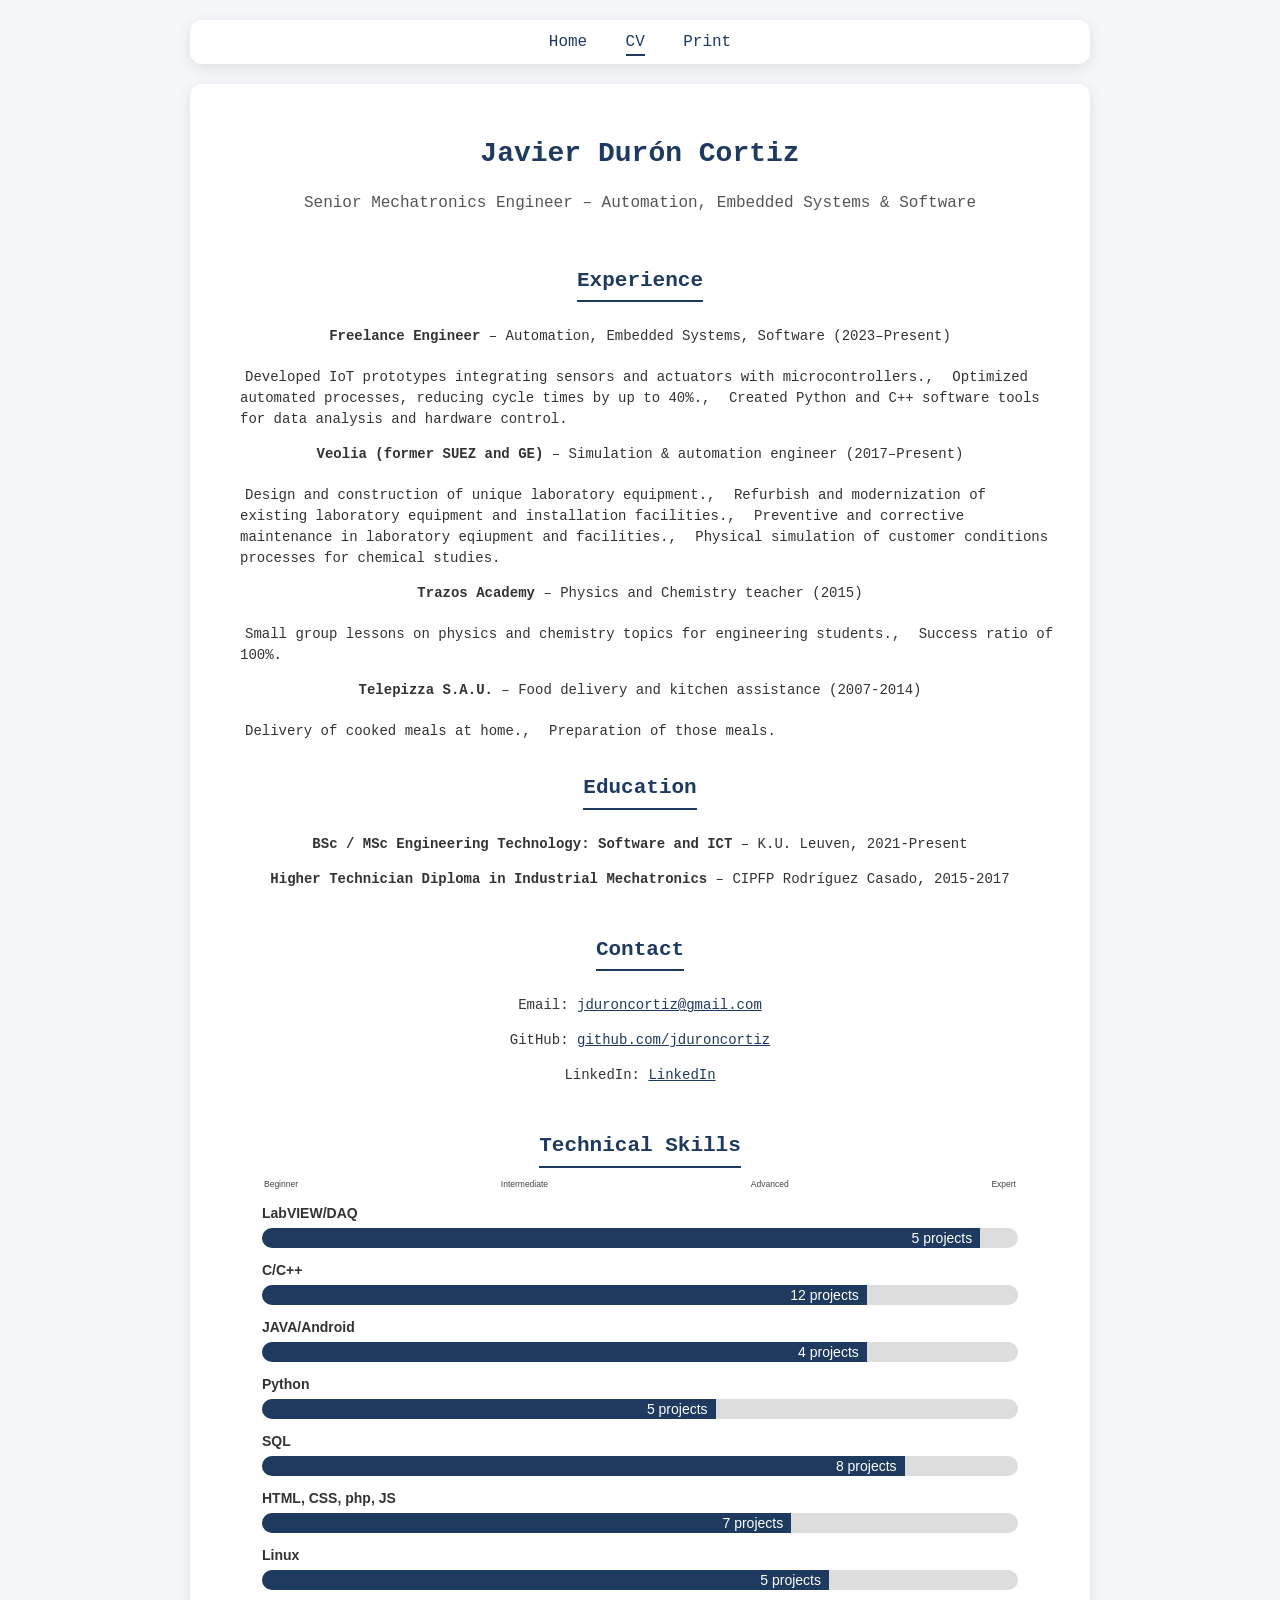
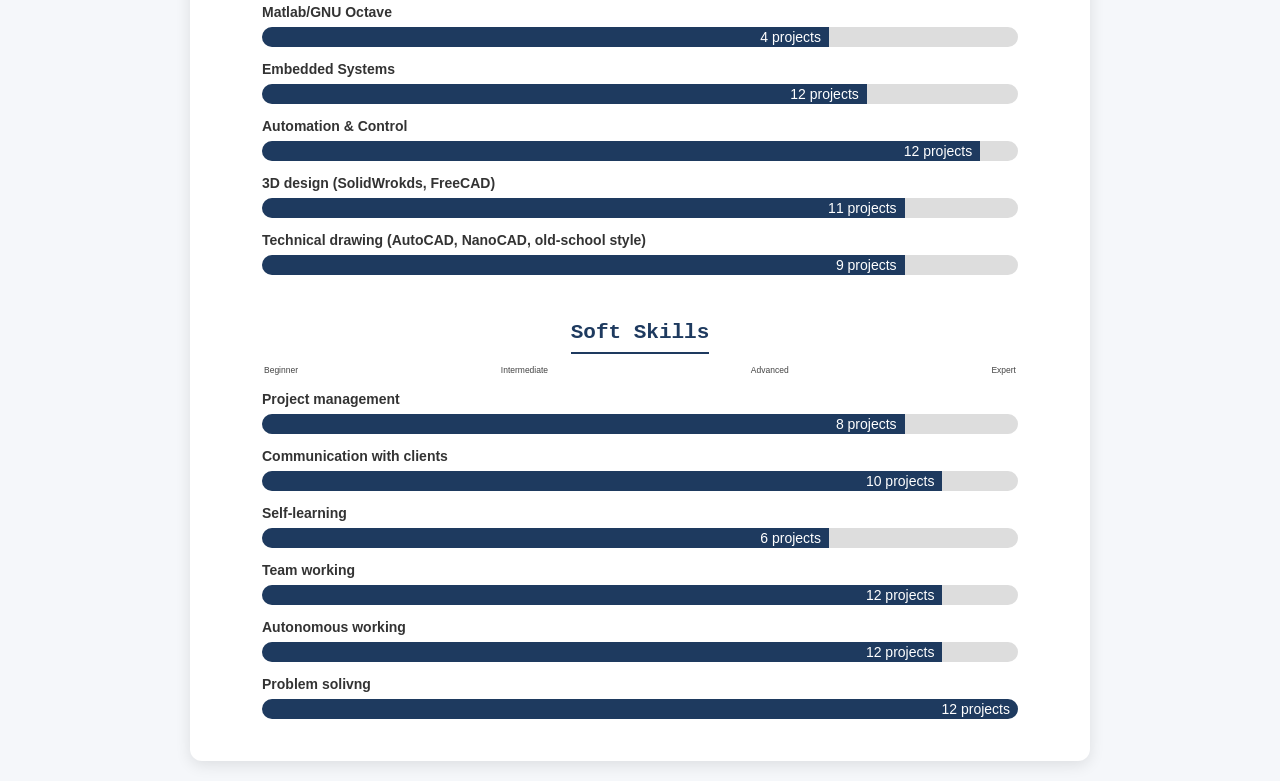
==== cv.html @ 4b70f3c6 "Update cv.html" ====
<!doctype html>
<html lang="en">
<head>
  <meta charset="utf-8">
  <meta name="viewport" content="width=device-width, initial-scale=1">
  <title>CV – Javier Durón Cortiz</title>
  <link rel="stylesheet" href="style.css">
</head>
<body>
  <!-- Navigation -->
  <div class="nav-container">
    <div class="nav-inner">
      <a href="index.html">Home</a>
      <a href="cv.html" class="active">CV</a>
      <a href="#" onclick="window.print()">Print</a>
    </div>
  </div>

  <!-- CV Content -->
  <div class="container cv-container">
    <h1>Javier Durón Cortiz</h1>
    <p class="subtitle">Senior Mechatronics Engineer – Automation, Embedded Systems & Software</p>

        <!-- Experience -->
    <h2>Experience</h2>
    <p><strong>Freelance Engineer</strong> – Automation, Embedded Systems, Software (2023–Present)</p>
    <ul>
      <li>Developed IoT prototypes integrating sensors and actuators with microcontrollers.</li>
      <li>Optimized automated processes, reducing cycle times by up to 40%.</li>
      <li>Created Python and C++ software tools for data analysis and hardware control.</li>
    </ul>

    <p><strong>Veolia (former SUEZ and GE)</strong> – Simulation & automation engineer (2017–Present)</p>
    <ul>
      <li>Design and construction of unique laboratory equipment.</li>
      <li>Refurbish and modernization of existing laboratory equipment and installation facilities.</li>
      <li>Preventive and corrective maintenance in laboratory eqiupment and facilities.</li>
      <li>Physical simulation of customer conditions processes for chemical studies.</li>
    </ul>

    <p><strong>Trazos Academy</strong> – Physics and Chemistry teacher (2015)</p>
    <ul>
      <li>Small group lessons on physics and chemistry topics for engineering students.</li>
      <li>Success ratio of 100%.</li>
    </ul>

    <p><strong>Telepizza S.A.U.</strong> – Food delivery and kitchen assistance (2007-2014)</p>
    <ul>
      <li>Delivery of cooked meals at home.</li>
      <li>Preparation of those meals.</li>
    </ul>

    <!-- Education -->
    <h2>Education</h2>
    <p><strong>BSc / MSc Engineering Technology: Software and ICT</strong> – K.U. Leuven, 2021-Present</p>

    <p><strong>Higher Technician Diploma in Industrial Mechatronics</strong> – CIPFP Rodríguez Casado, 2015-2017</p>


    <!-- Contact -->
    <h2>Contact</h2>
    <div class="contact">
      <p>Email: <a href="mailto:jduroncortiz@gmail.com">jduroncortiz@gmail.com</a></p>
      <p>GitHub: <a href="https://github.com/jduroncortiz">github.com/jduroncortiz</a></p>
      <p>LinkedIn: <a href="https://www.linkedin.com/in/javierduron/">LinkedIn</a></p>
    </div>

    <!-- Technical Skills Section -->
    <h2>Technical Skills</h2>
    
    <div class="skills">
      <div class="scale">
        <span>Beginner</span>
        <span>Intermediate</span>
        <span>Advanced</span>
        <span>Expert</span>
      </div>

      <div class="skill">
        <div class="skill-name">LabVIEW/DAQ</div>
        <div class="progress-container">
          <div class="progress-bar" style="--progress:95%;">5 projects</div>
        </div>
      </div>
      
      <div class="skill">
        <div class="skill-name">C/C++</div>
        <div class="progress-container">
          <div class="progress-bar" style="--progress:80%;">12 projects</div>
        </div>
      </div>

      <div class="skill">
        <div class="skill-name">JAVA/Android</div>
        <div class="progress-container">
          <div class="progress-bar" style="--progress:80%;">4 projects</div>
        </div>
      </div>
  
      <div class="skill">
        <div class="skill-name">Python</div>
        <div class="progress-container">
          <div class="progress-bar" style="--progress:60%;">5 projects</div>
        </div>
      </div>

      <div class="skill">
        <div class="skill-name">SQL</div>
        <div class="progress-container">
          <div class="progress-bar" style="--progress:85%;">8 projects</div>
        </div>
      </div>

      <div class="skill">
        <div class="skill-name">HTML, CSS, php, JS</div>
        <div class="progress-container">
          <div class="progress-bar" style="--progress:70%;">7 projects</div>
        </div>
      </div>

      <div class="skill">
        <div class="skill-name">Linux</div>
        <div class="progress-container">
          <div class="progress-bar" style="--progress:75%;">5 projects</div>
        </div>
      </div>

      <div class="skill">
        <div class="skill-name">Matlab/GNU Octave</div>
        <div class="progress-container">
          <div class="progress-bar" style="--progress:75%;">4 projects</div>
        </div>
      </div>
  
      <div class="skill">
        <div class="skill-name">Embedded Systems</div>
        <div class="progress-container">
          <div class="progress-bar" style="--progress:80%;">12 projects</div>
        </div>
      </div>
  
      <div class="skill">
        <div class="skill-name">Automation & Control</div>
        <div class="progress-container">
          <div class="progress-bar" style="--progress:95%;">12 projects</div>
        </div>
      </div>

      <div class="skill">
        <div class="skill-name">3D design (SolidWrokds, FreeCAD)</div>
        <div class="progress-container">
          <div class="progress-bar" style="--progress:85%;">11 projects</div>
        </div>
      </div>

      <div class="skill">
        <div class="skill-name">Technical drawing (AutoCAD, NanoCAD, old-school style)</div>
        <div class="progress-container">
          <div class="progress-bar" style="--progress:85%;">9 projects</div>
        </div>
      </div>
    
    </div>


     <!-- Soft Skills Section -->
    <h2>Soft Skills</h2>
    
    <div class="skills">
      <div class="scale">
        <span>Beginner</span>
        <span>Intermediate</span>
        <span>Advanced</span>
        <span>Expert</span>
      </div>
      
      <div class="skill">
        <div class="skill-name">Project management</div>
        <div class="progress-container">
          <div class="progress-bar" style="--progress:85%;">8 projects</div>
        </div>
      </div>
  
      <div class="skill">
        <div class="skill-name">Communication with clients</div>
        <div class="progress-container">
          <div class="progress-bar" style="--progress:90%;">10 projects</div>
        </div>
      </div>
  
      <div class="skill">
        <div class="skill-name">Self-learning</div>
        <div class="progress-container">
          <div class="progress-bar" style="--progress:75%;">6 projects</div>
        </div>
      </div>

      <div class="skill">
        <div class="skill-name">Team working</div>
        <div class="progress-container">
          <div class="progress-bar" style="--progress:90%;">12 projects</div>
        </div>
      </div>

      <div class="skill">
        <div class="skill-name">Autonomous working</div>
        <div class="progress-container">
          <div class="progress-bar" style="--progress:90%;">12 projects</div>
        </div>
      </div>
  
      <div class="skill">
        <div class="skill-name">Problem solivng</div>
        <div class="progress-container">
          <div class="progress-bar" style="--progress:100%;">12 projects</div>
        </div>
      </div>
  </div>      

</div>


  <!-- Smooth transition script -->
  <script>
    document.addEventListener("DOMContentLoaded", () => {
      document.body.classList.add("fade-in");

      document.querySelectorAll("a[href]").forEach(link => {
        if (
          link.getAttribute("href").startsWith("http") ||
          link.getAttribute("href").startsWith("mailto") ||
          link.getAttribute("onclick")
        ) return;

        link.addEventListener("click", e => {
          e.preventDefault();
          const url = link.getAttribute("href");
          document.body.classList.remove("fade-in");
          document.body.classList.add("fade-out");
          setTimeout(() => { window.location = url; }, 300);
        });
      });
    });
  </script>
</body>
</html>
---- style.css ----
/* ====== Global Styles ====== */
* {
  box-sizing: border-box;
}

html {
  font-size: 62.5%;
}

body {
  font-family: "Inconsolata", monospace;
  font-size: 1.4rem;
  line-height: 1.5;
  padding: 20px;
  margin: 0;
  background: #f5f7fa;
  color: #333;
  opacity: 0;
  transition: opacity 0.3s ease;
}
body.fade-in {
  opacity: 1;
}
body.fade-out {
  opacity: 0;
}

/* ====== Navigation ====== */
.nav-container {
  display: flex;
  justify-content: center;
  margin-bottom: 20px;
}
.nav-inner {
  background: #fff;
  border-radius: 12px;
  box-shadow: 0 4px 15px rgba(0,0,0,0.1);
  padding: 10px 20px;
  max-width: 900px;      
  width: 100%;           
  text-align: center;   
  margin: 0 auto; 
}
.nav-inner a {
  color: #1e3a5f;
  text-decoration: none;
  margin: 0 15px;
  font-size: 1.6rem;
}
.nav-inner a:hover {
  text-decoration: underline;
}
.nav-inner a.active {
  /*font-weight: bold;
  border-bottom: 2px solid #1e3a5f;*/
  position: relative;
}

/**/
.nav-inner a.active::after {
  content: "";
  position: absolute;
  left: 0;
  bottom: -5px;
  width: 100%;
  height: 2px;
  background: #1e3a5f;
  animation: underlineIn 0.3s ease forwards;
}

@keyframes underlineIn {
  from { width: 0; }
  to { width: 100%; }
}
/**/

/* ====== Container ====== */
.container {
  max-width: 900px;
  background: white;
  padding: 30px;
  margin: 0 auto;
  border-radius: 12px;
  box-shadow: 0 4px 15px rgba(0,0,0,0.1);
  text-align: center;
  animation: fadeIn 0.8s ease;
}

@keyframes fadeIn {
  from { opacity: 0; transform: translateY(20px); }
  to { opacity: 1; transform: translateY(0); }
}

/* ====== Homepage Specific ====== */
.container ul {
  margin: 20px 0 0;
  padding: 0;
}
.container ul li {
  list-style-type: none;
  display: inline;
  margin: 0 5px;
}
.container ul li:after {
  content: ", ";
}
.container ul li:last-child:after {
  content: "";
}

/* ====== CV Sections ====== */
h1 {
  color: #1e3a5f;
  margin-bottom: 5px;
}
p.subtitle {
  font-size: 16px;
  color: #555;
  margin-bottom: 20px;
}
h2 {
  color: #1e3a5f;
  margin-top: 30px;
  margin-bottom: 10px;
  border-bottom: 2px solid #1e3a5f;
  display: inline-block;
  padding-bottom: 4px;
}

/* Skills */
.skills {
  width: 90%;
  margin: auto;
  font-family: Arial, sans-serif;
}

.skills h3 {
  text-align: center;
  margin-bottom: 5px;
  border-bottom: 1px solid #1e3a5f;
  display: inline-block;
  padding-bottom: 3px;
}
.scale {
  display: flex;
  justify-content: space-between;
  font-size: 0.85rem;
  color: #444;
  margin-bottom: 10px;
  padding: 0 2px;
}
.skill {
  margin: 12px 0;
  text-align: left;
}
.skill-name {
  font-weight: bold;
  margin-bottom: 4px;
}
.progress-container {
  background: #ddd;
  border-radius: 20px;
  height: 20px;
  overflow: hidden;
}
.progress-bar {
  height: 100%;
  background: #1e3a5f;
  color: #fff;
  text-align: right;
  padding-right: 8px;
  line-height: 20px;
  width: var(--progress); /* Always show full width even on print */
  animation: loadBar 2s forwards;
}

@keyframes loadBar {
  from { width: 0; }
  to { width: var(--progress); }
}

/* Lists in CV */
.cv-container ul {
  padding-left: 20px;
  text-align: left;
}

/* Contact links */
.contact a {
  color: #1e3a5f;
}
.contact a:hover {
  text-decoration: underline;
}

/* ====== Responsive ====== */
@media (max-width: 768px) {
  .container,
  .nav-inner {
    padding: 15px;
    margin: 20px auto;
    max-width: 100%;
  }
  h1 {
    font-size: 22px;
  }
  h2 {
    font-size: 18px;
  }
}
@media (max-width: 480px) {
  .nav-inner a {
    margin: 0 8px;
    font-size: 1.3rem;
  }
  .container,
  .nav-inner {
    padding: 15px;
    margin: 10px auto;
  }
  h1 {
    font-size: 20px;
  }
  p.subtitle {
    font-size: 14px;
  }
}

/* ====== Print Styles ====== */
@media print {
  .nav-container { display: none; }
  body {
    background: #fff;
    padding: 0;
  }
  .container {
    box-shadow: none;
    border-radius: 0;
    margin: 0;
    width: 100%;
  }
  .progress-container {
    border: 1px solid #1e3a5f;       
    background: transparent !important;
    height: 20px;
    border-radius: 20px;
    overflow: hidden;
  }
  .progress-bar {
    animation: none !important;
    width: var(--progress) !important;
    background: #1e3a5f !important;
    color: #fff !important;
    display: flex;
    align-items: center;
    justify-content: flex-end;
    padding-right: 8px;
    -webkit-print-color-adjust: exact;
    print-color-adjust: exact;
  }
}
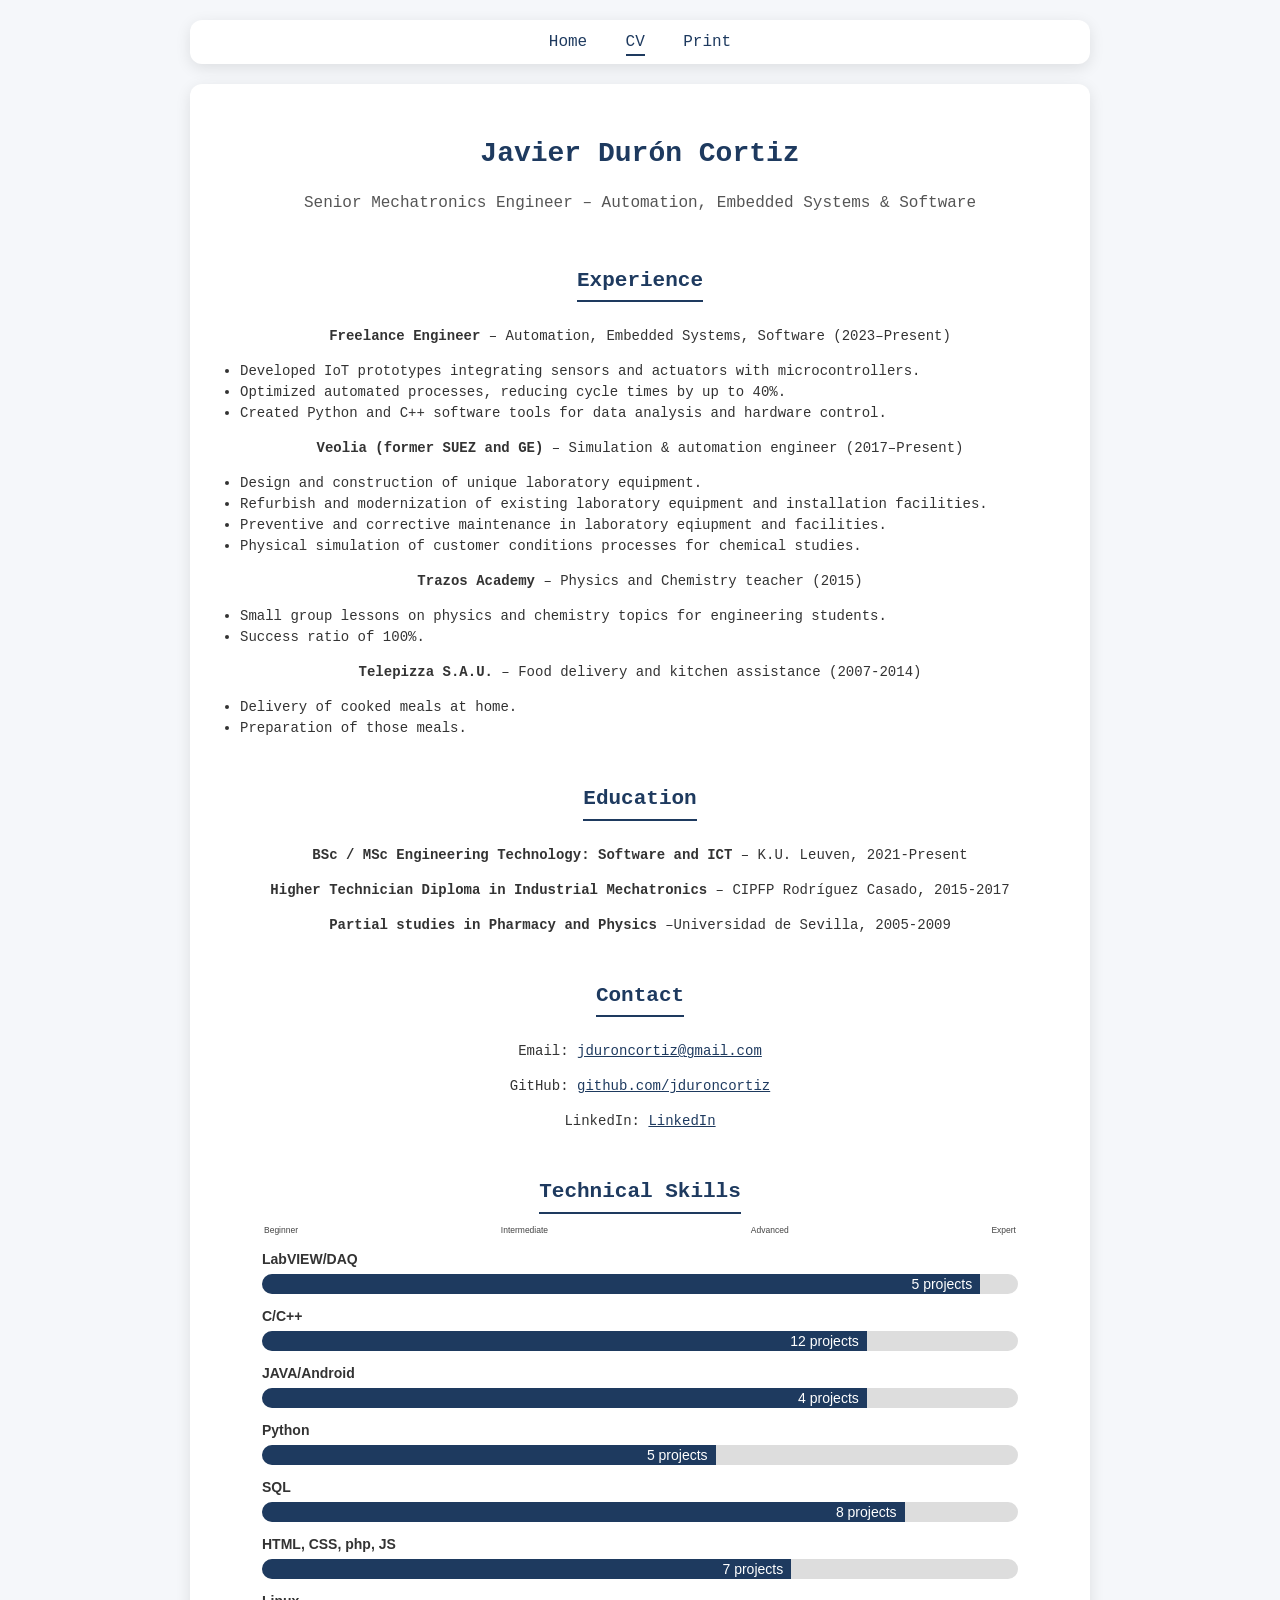
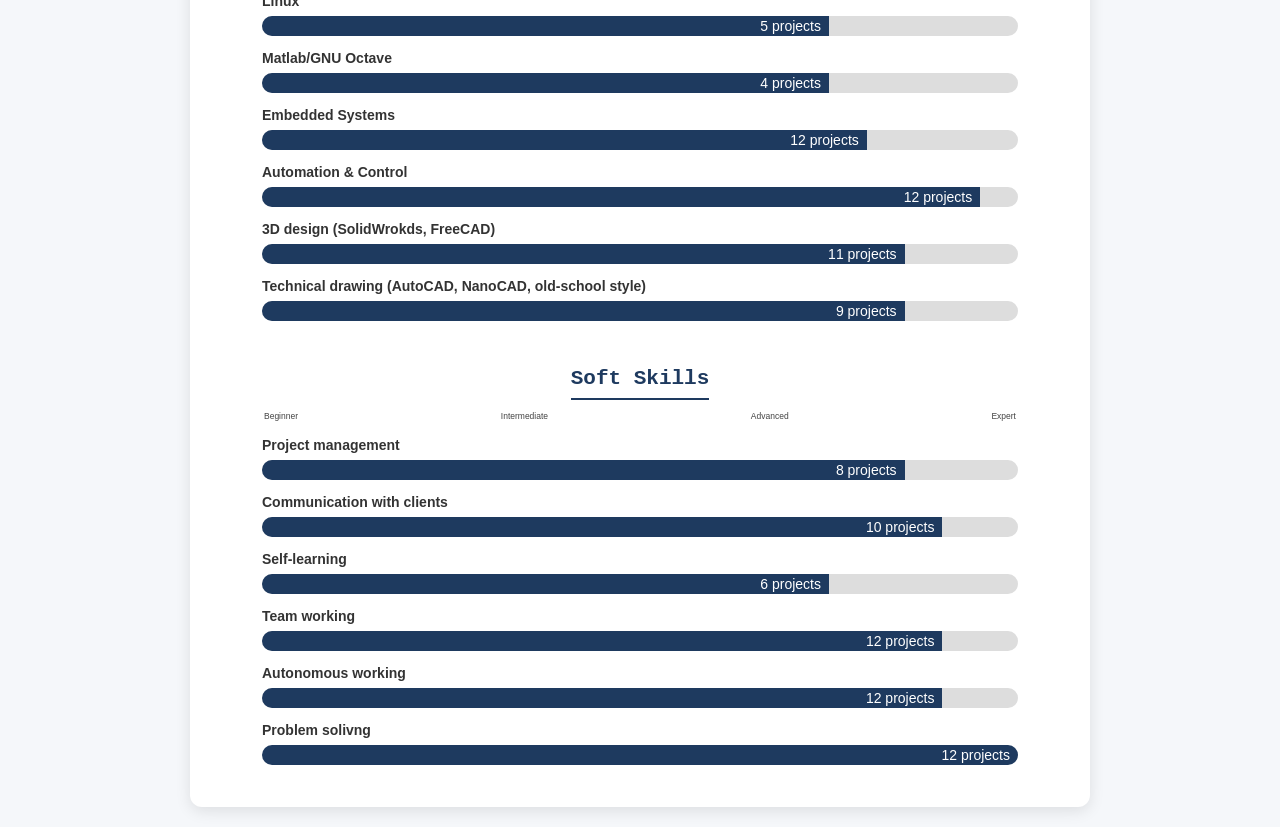
==== commit 51d78dba: "Update cv.html" ====
--- a/cv.html
+++ b/cv.html
@@ -56,6 +56,9 @@
 
     <p><strong>Higher Technician Diploma in Industrial Mechatronics</strong> – CIPFP Rodríguez Casado, 2015-2017</p>
 
+    <p><strong>Partial studies in Pharmacy and Physics</strong> –Universidad de Sevilla, 2005-2009</p>
+
+
 
     <!-- Contact -->
     <h2>Contact</h2>
--- a/style.css
+++ b/style.css
@@ -92,19 +92,20 @@
 }
 
 /* ====== Homepage Specific ====== */
-.container ul {
+.homepage-links{
   margin: 20px 0 0;
   padding: 0;
-}
-.container ul li {
+  text-align: center;
+}
+.homepage-links li {
   list-style-type: none;
   display: inline;
   margin: 0 5px;
 }
-.container ul li:after {
+.homepage-links li:after {
   content: ", ";
 }
-.container ul li:last-child:after {
+.homepage-links li:last-child:after {
   content: "";
 }
 
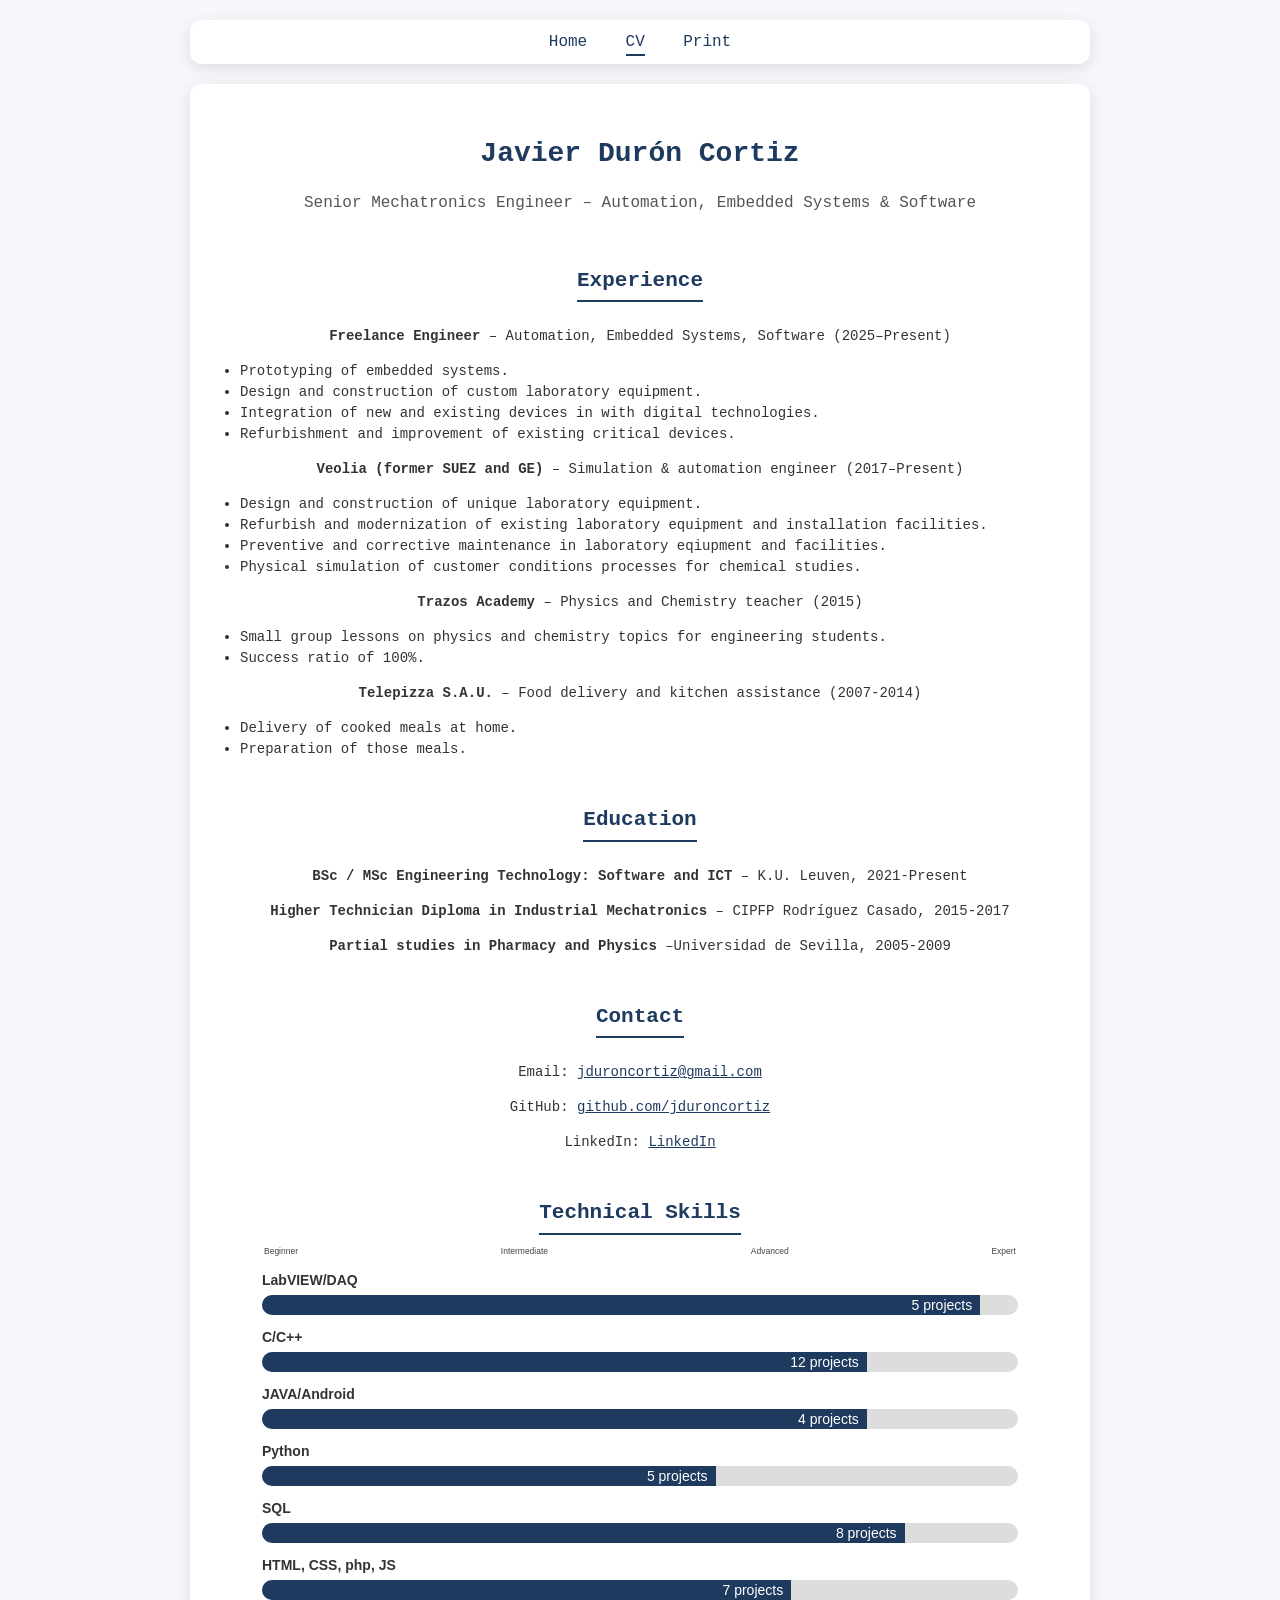
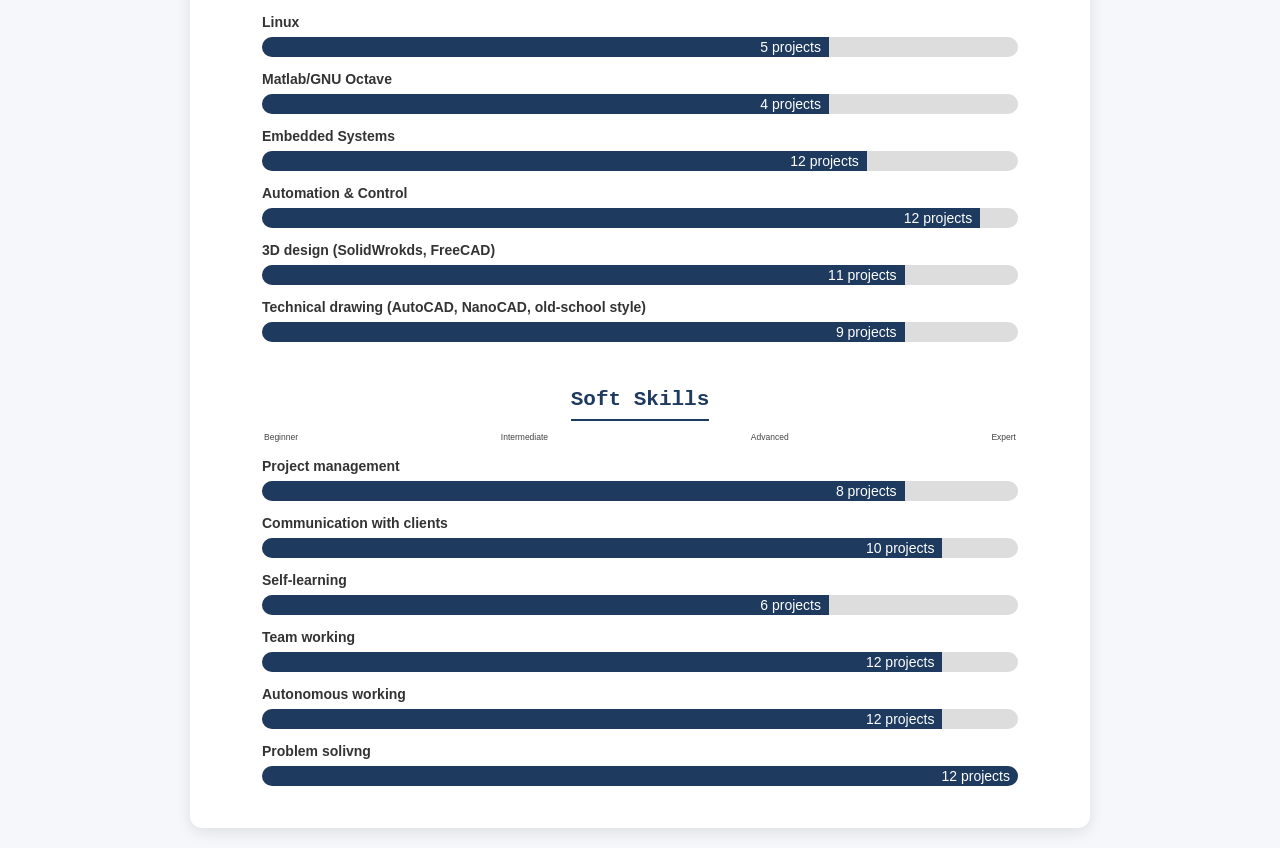
==== commit 81a801f9: "Update cv.html" ====
--- a/cv.html
+++ b/cv.html
@@ -23,11 +23,12 @@
 
         <!-- Experience -->
     <h2>Experience</h2>
-    <p><strong>Freelance Engineer</strong> – Automation, Embedded Systems, Software (2023–Present)</p>
-    <ul>
-      <li>Developed IoT prototypes integrating sensors and actuators with microcontrollers.</li>
-      <li>Optimized automated processes, reducing cycle times by up to 40%.</li>
-      <li>Created Python and C++ software tools for data analysis and hardware control.</li>
+    <p><strong>Freelance Engineer</strong> – Automation, Embedded Systems, Software (2025–Present)</p>
+    <ul>
+      <li>Prototyping of embedded systems.</li>
+      <li>Design and construction of custom laboratory equipment.</li>
+      <li>Integration of new and existing devices in with digital technologies.</li>
+      <li>Refurbishment and improvement of existing critical devices.</li>
     </ul>
 
     <p><strong>Veolia (former SUEZ and GE)</strong> – Simulation & automation engineer (2017–Present)</p>
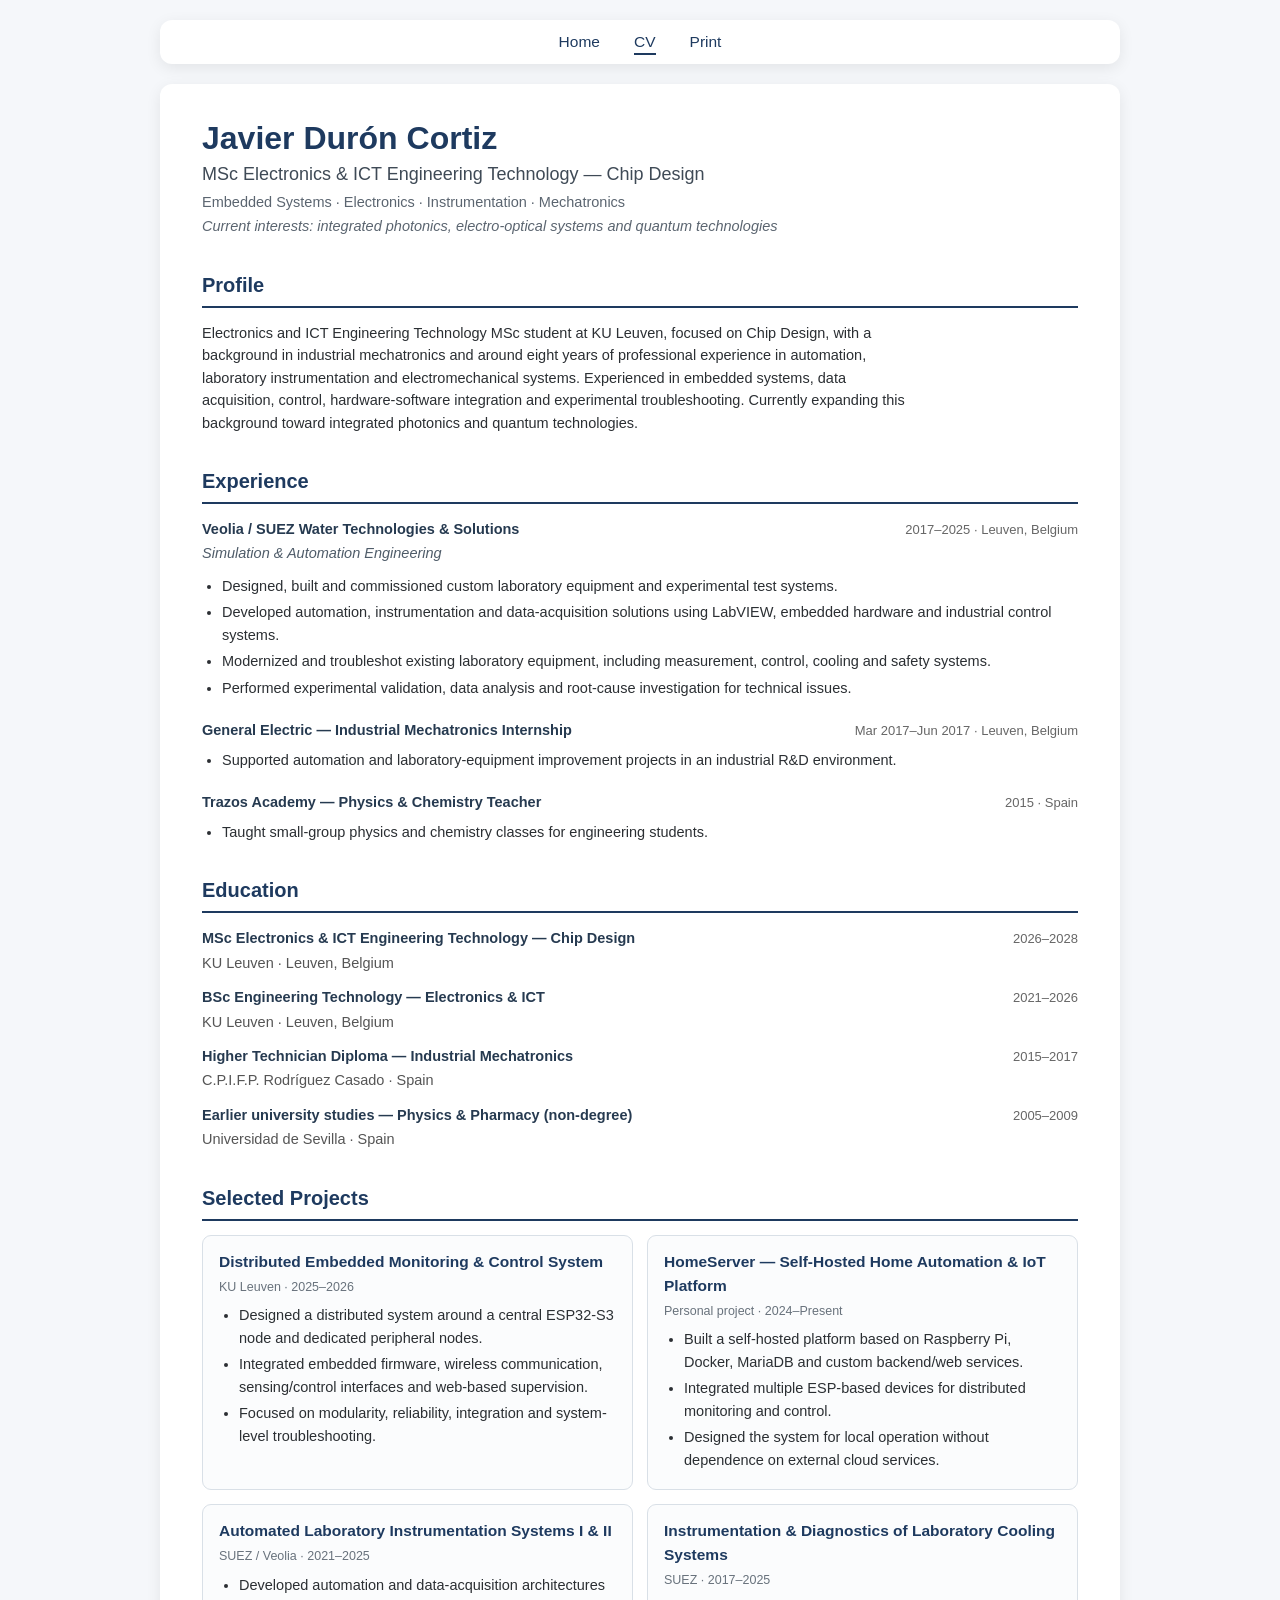
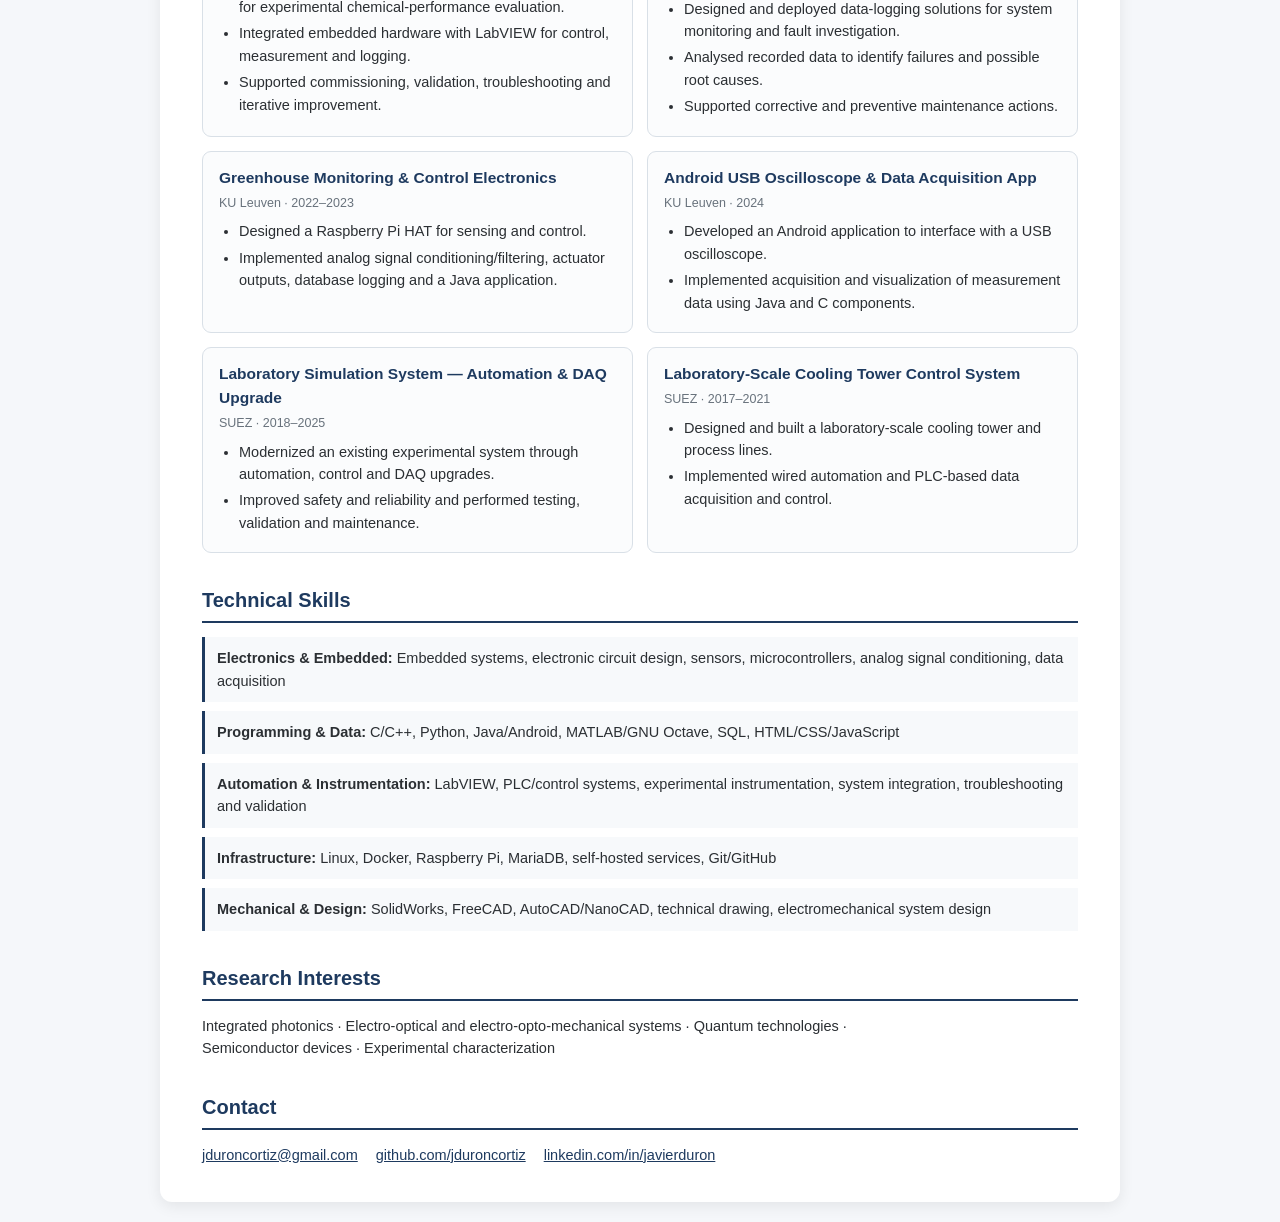
==== commit 840a0c4f: "Update" ====
--- a/cv.html
+++ b/cv.html
@@ -3,11 +3,12 @@
 <head>
   <meta charset="utf-8">
   <meta name="viewport" content="width=device-width, initial-scale=1">
+  <meta name="author" content="Javier Durón Cortiz">
+  <meta name="description" content="CV of Javier Durón Cortiz — MSc Electronics & ICT Engineering Technology student at KU Leuven, focused on chip design, embedded systems, instrumentation and mechatronics.">
   <title>CV – Javier Durón Cortiz</title>
   <link rel="stylesheet" href="style.css">
 </head>
 <body>
-  <!-- Navigation -->
   <div class="nav-container">
     <div class="nav-inner">
       <a href="index.html">Home</a>
@@ -16,226 +17,212 @@
     </div>
   </div>
 
-  <!-- CV Content -->
-  <div class="container cv-container">
-    <h1>Javier Durón Cortiz</h1>
-    <p class="subtitle">Senior Mechatronics Engineer – Automation, Embedded Systems & Software</p>
-
-        <!-- Experience -->
-    <h2>Experience</h2>
-    <p><strong>Freelance Engineer</strong> – Automation, Embedded Systems, Software (2025–Present)</p>
-    <ul>
-      <li>Prototyping of embedded systems.</li>
-      <li>Design and construction of custom laboratory equipment.</li>
-      <li>Integration of new and existing devices in with digital technologies.</li>
-      <li>Refurbishment and improvement of existing critical devices.</li>
-    </ul>
-
-    <p><strong>Veolia (former SUEZ and GE)</strong> – Simulation & automation engineer (2017–Present)</p>
-    <ul>
-      <li>Design and construction of unique laboratory equipment.</li>
-      <li>Refurbish and modernization of existing laboratory equipment and installation facilities.</li>
-      <li>Preventive and corrective maintenance in laboratory eqiupment and facilities.</li>
-      <li>Physical simulation of customer conditions processes for chemical studies.</li>
-    </ul>
-
-    <p><strong>Trazos Academy</strong> – Physics and Chemistry teacher (2015)</p>
-    <ul>
-      <li>Small group lessons on physics and chemistry topics for engineering students.</li>
-      <li>Success ratio of 100%.</li>
-    </ul>
-
-    <p><strong>Telepizza S.A.U.</strong> – Food delivery and kitchen assistance (2007-2014)</p>
-    <ul>
-      <li>Delivery of cooked meals at home.</li>
-      <li>Preparation of those meals.</li>
-    </ul>
-
-    <!-- Education -->
-    <h2>Education</h2>
-    <p><strong>BSc / MSc Engineering Technology: Software and ICT</strong> – K.U. Leuven, 2021-Present</p>
-
-    <p><strong>Higher Technician Diploma in Industrial Mechatronics</strong> – CIPFP Rodríguez Casado, 2015-2017</p>
-
-    <p><strong>Partial studies in Pharmacy and Physics</strong> –Universidad de Sevilla, 2005-2009</p>
-
-
-
-    <!-- Contact -->
-    <h2>Contact</h2>
-    <div class="contact">
-      <p>Email: <a href="mailto:jduroncortiz@gmail.com">jduroncortiz@gmail.com</a></p>
-      <p>GitHub: <a href="https://github.com/jduroncortiz">github.com/jduroncortiz</a></p>
-      <p>LinkedIn: <a href="https://www.linkedin.com/in/javierduron/">LinkedIn</a></p>
-    </div>
-
-    <!-- Technical Skills Section -->
-    <h2>Technical Skills</h2>
-    
-    <div class="skills">
-      <div class="scale">
-        <span>Beginner</span>
-        <span>Intermediate</span>
-        <span>Advanced</span>
-        <span>Expert</span>
-      </div>
-
-      <div class="skill">
-        <div class="skill-name">LabVIEW/DAQ</div>
-        <div class="progress-container">
-          <div class="progress-bar" style="--progress:95%;">5 projects</div>
-        </div>
-      </div>
-      
-      <div class="skill">
-        <div class="skill-name">C/C++</div>
-        <div class="progress-container">
-          <div class="progress-bar" style="--progress:80%;">12 projects</div>
-        </div>
-      </div>
-
-      <div class="skill">
-        <div class="skill-name">JAVA/Android</div>
-        <div class="progress-container">
-          <div class="progress-bar" style="--progress:80%;">4 projects</div>
-        </div>
-      </div>
-  
-      <div class="skill">
-        <div class="skill-name">Python</div>
-        <div class="progress-container">
-          <div class="progress-bar" style="--progress:60%;">5 projects</div>
-        </div>
-      </div>
-
-      <div class="skill">
-        <div class="skill-name">SQL</div>
-        <div class="progress-container">
-          <div class="progress-bar" style="--progress:85%;">8 projects</div>
-        </div>
-      </div>
-
-      <div class="skill">
-        <div class="skill-name">HTML, CSS, php, JS</div>
-        <div class="progress-container">
-          <div class="progress-bar" style="--progress:70%;">7 projects</div>
-        </div>
-      </div>
-
-      <div class="skill">
-        <div class="skill-name">Linux</div>
-        <div class="progress-container">
-          <div class="progress-bar" style="--progress:75%;">5 projects</div>
-        </div>
-      </div>
-
-      <div class="skill">
-        <div class="skill-name">Matlab/GNU Octave</div>
-        <div class="progress-container">
-          <div class="progress-bar" style="--progress:75%;">4 projects</div>
-        </div>
-      </div>
-  
-      <div class="skill">
-        <div class="skill-name">Embedded Systems</div>
-        <div class="progress-container">
-          <div class="progress-bar" style="--progress:80%;">12 projects</div>
-        </div>
-      </div>
-  
-      <div class="skill">
-        <div class="skill-name">Automation & Control</div>
-        <div class="progress-container">
-          <div class="progress-bar" style="--progress:95%;">12 projects</div>
-        </div>
-      </div>
-
-      <div class="skill">
-        <div class="skill-name">3D design (SolidWrokds, FreeCAD)</div>
-        <div class="progress-container">
-          <div class="progress-bar" style="--progress:85%;">11 projects</div>
-        </div>
-      </div>
-
-      <div class="skill">
-        <div class="skill-name">Technical drawing (AutoCAD, NanoCAD, old-school style)</div>
-        <div class="progress-container">
-          <div class="progress-bar" style="--progress:85%;">9 projects</div>
-        </div>
-      </div>
-    
-    </div>
-
-
-     <!-- Soft Skills Section -->
-    <h2>Soft Skills</h2>
-    
-    <div class="skills">
-      <div class="scale">
-        <span>Beginner</span>
-        <span>Intermediate</span>
-        <span>Advanced</span>
-        <span>Expert</span>
-      </div>
-      
-      <div class="skill">
-        <div class="skill-name">Project management</div>
-        <div class="progress-container">
-          <div class="progress-bar" style="--progress:85%;">8 projects</div>
-        </div>
-      </div>
-  
-      <div class="skill">
-        <div class="skill-name">Communication with clients</div>
-        <div class="progress-container">
-          <div class="progress-bar" style="--progress:90%;">10 projects</div>
-        </div>
-      </div>
-  
-      <div class="skill">
-        <div class="skill-name">Self-learning</div>
-        <div class="progress-container">
-          <div class="progress-bar" style="--progress:75%;">6 projects</div>
-        </div>
-      </div>
-
-      <div class="skill">
-        <div class="skill-name">Team working</div>
-        <div class="progress-container">
-          <div class="progress-bar" style="--progress:90%;">12 projects</div>
-        </div>
-      </div>
-
-      <div class="skill">
-        <div class="skill-name">Autonomous working</div>
-        <div class="progress-container">
-          <div class="progress-bar" style="--progress:90%;">12 projects</div>
-        </div>
-      </div>
-  
-      <div class="skill">
-        <div class="skill-name">Problem solivng</div>
-        <div class="progress-container">
-          <div class="progress-bar" style="--progress:100%;">12 projects</div>
-        </div>
-      </div>
-  </div>      
-
-</div>
-
-
-  <!-- Smooth transition script -->
+  <main class="container cv-container">
+    <header class="cv-header">
+      <h1>Javier Durón Cortiz</h1>
+      <p class="subtitle">MSc Electronics & ICT Engineering Technology — Chip Design</p>
+      <p class="tagline">Embedded Systems · Electronics · Instrumentation · Mechatronics</p>
+      <p class="research-line">Current interests: integrated photonics, electro-optical systems and quantum technologies</p>
+    </header>
+
+    <section>
+      <h2>Profile</h2>
+      <p class="profile-text">
+        Electronics and ICT Engineering Technology MSc student at KU Leuven, focused on Chip Design, with a background in industrial mechatronics and around eight years of professional experience in automation, laboratory instrumentation and electromechanical systems. Experienced in embedded systems, data acquisition, control, hardware-software integration and experimental troubleshooting. Currently expanding this background toward integrated photonics and quantum technologies.
+      </p>
+    </section>
+
+    <section>
+      <h2>Experience</h2>
+
+      <div class="entry">
+        <div class="entry-heading">
+          <strong>Veolia / SUEZ Water Technologies & Solutions</strong>
+          <span>2017–2025 · Leuven, Belgium</span>
+        </div>
+        <p class="entry-role">Simulation & Automation Engineering</p>
+        <ul>
+          <li>Designed, built and commissioned custom laboratory equipment and experimental test systems.</li>
+          <li>Developed automation, instrumentation and data-acquisition solutions using LabVIEW, embedded hardware and industrial control systems.</li>
+          <li>Modernized and troubleshot existing laboratory equipment, including measurement, control, cooling and safety systems.</li>
+          <li>Performed experimental validation, data analysis and root-cause investigation for technical issues.</li>
+        </ul>
+      </div>
+
+      <div class="entry">
+        <div class="entry-heading">
+          <strong>General Electric — Industrial Mechatronics Internship</strong>
+          <span>Mar 2017–Jun 2017 · Leuven, Belgium</span>
+        </div>
+        <ul>
+          <li>Supported automation and laboratory-equipment improvement projects in an industrial R&amp;D environment.</li>
+        </ul>
+      </div>
+
+      <div class="entry">
+        <div class="entry-heading">
+          <strong>Trazos Academy — Physics &amp; Chemistry Teacher</strong>
+          <span>2015 · Spain</span>
+        </div>
+        <ul>
+          <li>Taught small-group physics and chemistry classes for engineering students.</li>
+        </ul>
+      </div>
+    </section>
+
+    <section>
+      <h2>Education</h2>
+
+      <div class="entry compact-entry">
+        <div class="entry-heading">
+          <strong>MSc Electronics &amp; ICT Engineering Technology — Chip Design</strong>
+          <span>2026–2028</span>
+        </div>
+        <p>KU Leuven · Leuven, Belgium</p>
+      </div>
+
+      <div class="entry compact-entry">
+        <div class="entry-heading">
+          <strong>BSc Engineering Technology — Electronics &amp; ICT</strong>
+          <span>2021–2026</span>
+        </div>
+        <p>KU Leuven · Leuven, Belgium</p>
+      </div>
+
+      <div class="entry compact-entry">
+        <div class="entry-heading">
+          <strong>Higher Technician Diploma — Industrial Mechatronics</strong>
+          <span>2015–2017</span>
+        </div>
+        <p>C.P.I.F.P. Rodríguez Casado · Spain</p>
+      </div>
+
+      <div class="entry compact-entry">
+        <div class="entry-heading">
+          <strong>Earlier university studies — Physics &amp; Pharmacy (non-degree)</strong>
+          <span>2005–2009</span>
+        </div>
+        <p>Universidad de Sevilla · Spain</p>
+      </div>
+    </section>
+
+    <section>
+      <h2>Selected Projects</h2>
+
+      <div class="project-grid">
+        <article class="project-card">
+          <h3>Distributed Embedded Monitoring &amp; Control System</h3>
+          <p class="project-meta">KU Leuven · 2025–2026</p>
+          <ul>
+            <li>Designed a distributed system around a central ESP32-S3 node and dedicated peripheral nodes.</li>
+            <li>Integrated embedded firmware, wireless communication, sensing/control interfaces and web-based supervision.</li>
+            <li>Focused on modularity, reliability, integration and system-level troubleshooting.</li>
+          </ul>
+        </article>
+
+        <article class="project-card">
+          <h3>HomeServer — Self-Hosted Home Automation &amp; IoT Platform</h3>
+          <p class="project-meta">Personal project · 2024–Present</p>
+          <ul>
+            <li>Built a self-hosted platform based on Raspberry Pi, Docker, MariaDB and custom backend/web services.</li>
+            <li>Integrated multiple ESP-based devices for distributed monitoring and control.</li>
+            <li>Designed the system for local operation without dependence on external cloud services.</li>
+          </ul>
+        </article>
+
+        <article class="project-card">
+          <h3>Automated Laboratory Instrumentation Systems I &amp; II</h3>
+          <p class="project-meta">SUEZ / Veolia · 2021–2025</p>
+          <ul>
+            <li>Developed automation and data-acquisition architectures for experimental chemical-performance evaluation.</li>
+            <li>Integrated embedded hardware with LabVIEW for control, measurement and logging.</li>
+            <li>Supported commissioning, validation, troubleshooting and iterative improvement.</li>
+          </ul>
+        </article>
+
+        <article class="project-card">
+          <h3>Instrumentation &amp; Diagnostics of Laboratory Cooling Systems</h3>
+          <p class="project-meta">SUEZ · 2017–2025</p>
+          <ul>
+            <li>Designed and deployed data-logging solutions for system monitoring and fault investigation.</li>
+            <li>Analysed recorded data to identify failures and possible root causes.</li>
+            <li>Supported corrective and preventive maintenance actions.</li>
+          </ul>
+        </article>
+
+        <article class="project-card">
+          <h3>Greenhouse Monitoring &amp; Control Electronics</h3>
+          <p class="project-meta">KU Leuven · 2022–2023</p>
+          <ul>
+            <li>Designed a Raspberry Pi HAT for sensing and control.</li>
+            <li>Implemented analog signal conditioning/filtering, actuator outputs, database logging and a Java application.</li>
+          </ul>
+        </article>
+
+        <article class="project-card">
+          <h3>Android USB Oscilloscope &amp; Data Acquisition App</h3>
+          <p class="project-meta">KU Leuven · 2024</p>
+          <ul>
+            <li>Developed an Android application to interface with a USB oscilloscope.</li>
+            <li>Implemented acquisition and visualization of measurement data using Java and C components.</li>
+          </ul>
+        </article>
+
+        <article class="project-card">
+          <h3>Laboratory Simulation System — Automation &amp; DAQ Upgrade</h3>
+          <p class="project-meta">SUEZ · 2018–2025</p>
+          <ul>
+            <li>Modernized an existing experimental system through automation, control and DAQ upgrades.</li>
+            <li>Improved safety and reliability and performed testing, validation and maintenance.</li>
+          </ul>
+        </article>
+
+        <article class="project-card">
+          <h3>Laboratory-Scale Cooling Tower Control System</h3>
+          <p class="project-meta">SUEZ · 2017–2021</p>
+          <ul>
+            <li>Designed and built a laboratory-scale cooling tower and process lines.</li>
+            <li>Implemented wired automation and PLC-based data acquisition and control.</li>
+          </ul>
+        </article>
+      </div>
+    </section>
+
+    <section>
+      <h2>Technical Skills</h2>
+      <div class="skill-groups">
+        <div><strong>Electronics &amp; Embedded:</strong> Embedded systems, electronic circuit design, sensors, microcontrollers, analog signal conditioning, data acquisition</div>
+        <div><strong>Programming &amp; Data:</strong> C/C++, Python, Java/Android, MATLAB/GNU Octave, SQL, HTML/CSS/JavaScript</div>
+        <div><strong>Automation &amp; Instrumentation:</strong> LabVIEW, PLC/control systems, experimental instrumentation, system integration, troubleshooting and validation</div>
+        <div><strong>Infrastructure:</strong> Linux, Docker, Raspberry Pi, MariaDB, self-hosted services, Git/GitHub</div>
+        <div><strong>Mechanical &amp; Design:</strong> SolidWorks, FreeCAD, AutoCAD/NanoCAD, technical drawing, electromechanical system design</div>
+      </div>
+    </section>
+
+    <section>
+      <h2>Research Interests</h2>
+      <p class="profile-text">Integrated photonics · Electro-optical and electro-opto-mechanical systems · Quantum technologies · Semiconductor devices · Experimental characterization</p>
+    </section>
+
+    <section>
+      <h2>Contact</h2>
+      <div class="contact contact-inline">
+        <a href="mailto:jduroncortiz@gmail.com">jduroncortiz@gmail.com</a>
+        <a href="https://github.com/jduroncortiz" target="_blank" rel="noopener">github.com/jduroncortiz</a>
+        <a href="https://www.linkedin.com/in/javierduron/" target="_blank" rel="noopener">linkedin.com/in/javierduron</a>
+      </div>
+    </section>
+  </main>
+
   <script>
     document.addEventListener("DOMContentLoaded", () => {
       document.body.classList.add("fade-in");
-
       document.querySelectorAll("a[href]").forEach(link => {
         if (
           link.getAttribute("href").startsWith("http") ||
           link.getAttribute("href").startsWith("mailto") ||
           link.getAttribute("onclick")
         ) return;
-
         link.addEventListener("click", e => {
           e.preventDefault();
           const url = link.getAttribute("href");
--- a/style.css
+++ b/style.css
@@ -1,31 +1,21 @@
-/* ====== Global Styles ====== */
-* {
-  box-sizing: border-box;
-}
-
-html {
-  font-size: 62.5%;
-}
+* { box-sizing: border-box; }
+
+html { font-size: 62.5%; }
 
 body {
-  font-family: "Inconsolata", monospace;
-  font-size: 1.4rem;
-  line-height: 1.5;
+  font-family: "Inconsolata", "Segoe UI", Arial, sans-serif;
+  font-size: 1.45rem;
+  line-height: 1.55;
   padding: 20px;
   margin: 0;
   background: #f5f7fa;
-  color: #333;
+  color: #2b2f33;
   opacity: 0;
   transition: opacity 0.3s ease;
 }
-body.fade-in {
-  opacity: 1;
-}
-body.fade-out {
-  opacity: 0;
-}
-
-/* ====== Navigation ====== */
+body.fade-in { opacity: 1; }
+body.fade-out { opacity: 0; }
+
 .nav-container {
   display: flex;
   justify-content: center;
@@ -34,29 +24,21 @@
 .nav-inner {
   background: #fff;
   border-radius: 12px;
-  box-shadow: 0 4px 15px rgba(0,0,0,0.1);
+  box-shadow: 0 4px 15px rgba(0,0,0,0.08);
   padding: 10px 20px;
-  max-width: 900px;      
-  width: 100%;           
-  text-align: center;   
-  margin: 0 auto; 
+  max-width: 960px;
+  width: 100%;
+  text-align: center;
+  margin: 0 auto;
 }
 .nav-inner a {
   color: #1e3a5f;
   text-decoration: none;
   margin: 0 15px;
-  font-size: 1.6rem;
-}
-.nav-inner a:hover {
-  text-decoration: underline;
-}
-.nav-inner a.active {
-  /*font-weight: bold;
-  border-bottom: 2px solid #1e3a5f;*/
-  position: relative;
-}
-
-/**/
+  font-size: 1.55rem;
+}
+.nav-inner a:hover { text-decoration: underline; }
+.nav-inner a.active { position: relative; }
 .nav-inner a.active::after {
   content: "";
   position: absolute;
@@ -67,197 +49,193 @@
   background: #1e3a5f;
   animation: underlineIn 0.3s ease forwards;
 }
-
-@keyframes underlineIn {
-  from { width: 0; }
-  to { width: 100%; }
-}
-/**/
-
-/* ====== Container ====== */
+@keyframes underlineIn { from { width: 0; } to { width: 100%; } }
+
 .container {
-  max-width: 900px;
+  max-width: 960px;
   background: white;
-  padding: 30px;
+  padding: 36px 42px;
   margin: 0 auto;
   border-radius: 12px;
-  box-shadow: 0 4px 15px rgba(0,0,0,0.1);
-  text-align: center;
+  box-shadow: 0 4px 15px rgba(0,0,0,0.08);
   animation: fadeIn 0.8s ease;
 }
-
 @keyframes fadeIn {
   from { opacity: 0; transform: translateY(20px); }
   to { opacity: 1; transform: translateY(0); }
 }
 
-/* ====== Homepage Specific ====== */
-.homepage-links{
+h1 {
+  color: #1e3a5f;
+  margin: 0 0 4px;
+  font-size: 3.2rem;
+  line-height: 1.15;
+}
+
+h2 {
+  color: #1e3a5f;
+  margin: 32px 0 14px;
+  padding-bottom: 5px;
+  border-bottom: 2px solid #1e3a5f;
+  font-size: 2rem;
+}
+
+h3 {
+  color: #1e3a5f;
+  margin: 0 0 4px;
+  font-size: 1.55rem;
+}
+
+p { margin: 6px 0 10px; }
+
+.cv-header { text-align: left; margin-bottom: 22px; }
+.subtitle {
+  font-size: 1.8rem;
+  color: #3f4a56;
+  margin: 0 0 2px;
+}
+.tagline, .research-line {
+  margin: 2px 0;
+  color: #5b6570;
+}
+.research-line { font-style: italic; }
+.profile-text { max-width: 88ch; }
+
+.entry {
+  margin: 0 0 20px;
+  text-align: left;
+}
+.entry-heading {
+  display: flex;
+  justify-content: space-between;
+  gap: 20px;
+  align-items: baseline;
+}
+.entry-heading strong { color: #263a50; }
+.entry-heading span {
+  color: #666;
+  font-size: 1.3rem;
+  white-space: nowrap;
+}
+.entry-role {
+  color: #4f5c69;
+  margin-top: 2px;
+  font-style: italic;
+}
+.compact-entry { margin-bottom: 12px; }
+.compact-entry p { margin: 2px 0; color: #555; }
+
+.cv-container ul {
+  padding-left: 20px;
+  margin: 7px 0 0;
+}
+.cv-container li { margin-bottom: 4px; }
+
+.project-grid {
+  display: grid;
+  grid-template-columns: repeat(2, minmax(0, 1fr));
+  gap: 14px;
+}
+.project-card {
+  border: 1px solid #d9e0e7;
+  border-radius: 9px;
+  padding: 14px 16px;
+  background: #fbfcfd;
+  break-inside: avoid;
+}
+.project-meta {
+  margin: 0 0 7px;
+  color: #68727c;
+  font-size: 1.25rem;
+}
+.project-card ul { margin-top: 6px; }
+
+.skill-groups {
+  display: grid;
+  gap: 9px;
+}
+.skill-groups > div {
+  padding: 10px 12px;
+  background: #f7f9fb;
+  border-left: 3px solid #1e3a5f;
+}
+
+.contact-inline {
+  display: flex;
+  flex-wrap: wrap;
+  gap: 10px 18px;
+}
+.contact a { color: #1e3a5f; }
+.contact a:hover { text-decoration: underline; }
+
+.home-container { text-align: center; padding-top: 58px; padding-bottom: 58px; }
+.hero-title {
+  font-size: 2rem;
+  color: #3d4a56;
+  margin: 8px 0 3px;
+}
+.hero-subtitle { color: #68727c; margin: 0 0 24px; }
+.home-summary {
+  max-width: 720px;
+  margin: 0 auto 22px;
+  font-size: 1.55rem;
+}
+.interest-pills {
+  display: flex;
+  justify-content: center;
+  flex-wrap: wrap;
+  gap: 8px;
+  margin: 20px auto 28px;
+}
+.interest-pills span {
+  border: 1px solid #c9d4df;
+  border-radius: 999px;
+  padding: 6px 11px;
+  color: #31475d;
+  background: #f8fafc;
+}
+.homepage-links {
   margin: 20px 0 0;
   padding: 0;
   text-align: center;
 }
 .homepage-links li {
-  list-style-type: none;
-  display: inline;
-  margin: 0 5px;
-}
-.homepage-links li:after {
-  content: ", ";
-}
-.homepage-links li:last-child:after {
-  content: "";
-}
-
-/* ====== CV Sections ====== */
-h1 {
-  color: #1e3a5f;
-  margin-bottom: 5px;
-}
-p.subtitle {
-  font-size: 16px;
-  color: #555;
-  margin-bottom: 20px;
-}
-h2 {
-  color: #1e3a5f;
-  margin-top: 30px;
-  margin-bottom: 10px;
-  border-bottom: 2px solid #1e3a5f;
+  list-style: none;
   display: inline-block;
-  padding-bottom: 4px;
-}
-
-/* Skills */
-.skills {
-  width: 90%;
-  margin: auto;
-  font-family: Arial, sans-serif;
-}
-
-.skills h3 {
-  text-align: center;
-  margin-bottom: 5px;
-  border-bottom: 1px solid #1e3a5f;
-  display: inline-block;
-  padding-bottom: 3px;
-}
-.scale {
-  display: flex;
-  justify-content: space-between;
-  font-size: 0.85rem;
-  color: #444;
-  margin-bottom: 10px;
-  padding: 0 2px;
-}
-.skill {
-  margin: 12px 0;
-  text-align: left;
-}
-.skill-name {
-  font-weight: bold;
-  margin-bottom: 4px;
-}
-.progress-container {
-  background: #ddd;
-  border-radius: 20px;
-  height: 20px;
-  overflow: hidden;
-}
-.progress-bar {
-  height: 100%;
-  background: #1e3a5f;
-  color: #fff;
-  text-align: right;
-  padding-right: 8px;
-  line-height: 20px;
-  width: var(--progress); /* Always show full width even on print */
-  animation: loadBar 2s forwards;
-}
-
-@keyframes loadBar {
-  from { width: 0; }
-  to { width: var(--progress); }
-}
-
-/* Lists in CV */
-.cv-container ul {
-  padding-left: 20px;
-  text-align: left;
-}
-
-/* Contact links */
-.contact a {
-  color: #1e3a5f;
-}
-.contact a:hover {
-  text-decoration: underline;
-}
-
-/* ====== Responsive ====== */
+  margin: 4px 8px;
+}
+.homepage-links a {
+  color: #1e3a5f;
+  text-decoration: none;
+  font-weight: 600;
+}
+.homepage-links a:hover { text-decoration: underline; }
+
 @media (max-width: 768px) {
-  .container,
-  .nav-inner {
-    padding: 15px;
-    margin: 20px auto;
-    max-width: 100%;
-  }
-  h1 {
-    font-size: 22px;
-  }
-  h2 {
-    font-size: 18px;
-  }
-}
-@media (max-width: 480px) {
-  .nav-inner a {
-    margin: 0 8px;
-    font-size: 1.3rem;
-  }
-  .container,
-  .nav-inner {
-    padding: 15px;
-    margin: 10px auto;
-  }
-  h1 {
-    font-size: 20px;
-  }
-  p.subtitle {
-    font-size: 14px;
-  }
-}
-
-/* ====== Print Styles ====== */
+  body { padding: 10px; }
+  .container, .nav-inner { padding: 20px; max-width: 100%; }
+  h1 { font-size: 2.5rem; }
+  .entry-heading { flex-direction: column; gap: 0; }
+  .entry-heading span { white-space: normal; }
+  .project-grid { grid-template-columns: 1fr; }
+}
+
 @media print {
   .nav-container { display: none; }
   body {
     background: #fff;
     padding: 0;
+    opacity: 1 !important;
+    font-size: 11pt;
   }
   .container {
+    max-width: none;
     box-shadow: none;
     border-radius: 0;
     margin: 0;
-    width: 100%;
+    padding: 0;
   }
-  .progress-container {
-    border: 1px solid #1e3a5f;       
-    background: transparent !important;
-    height: 20px;
-    border-radius: 20px;
-    overflow: hidden;
-  }
-  .progress-bar {
-    animation: none !important;
-    width: var(--progress) !important;
-    background: #1e3a5f !important;
-    color: #fff !important;
-    display: flex;
-    align-items: center;
-    justify-content: flex-end;
-    padding-right: 8px;
-    -webkit-print-color-adjust: exact;
-    print-color-adjust: exact;
-  }
-}
-
+  .project-grid { grid-template-columns: 1fr 1fr; gap: 8px; }
+  .project-card { background: #fff; }
+  a { color: inherit; text-decoration: none; }
+}
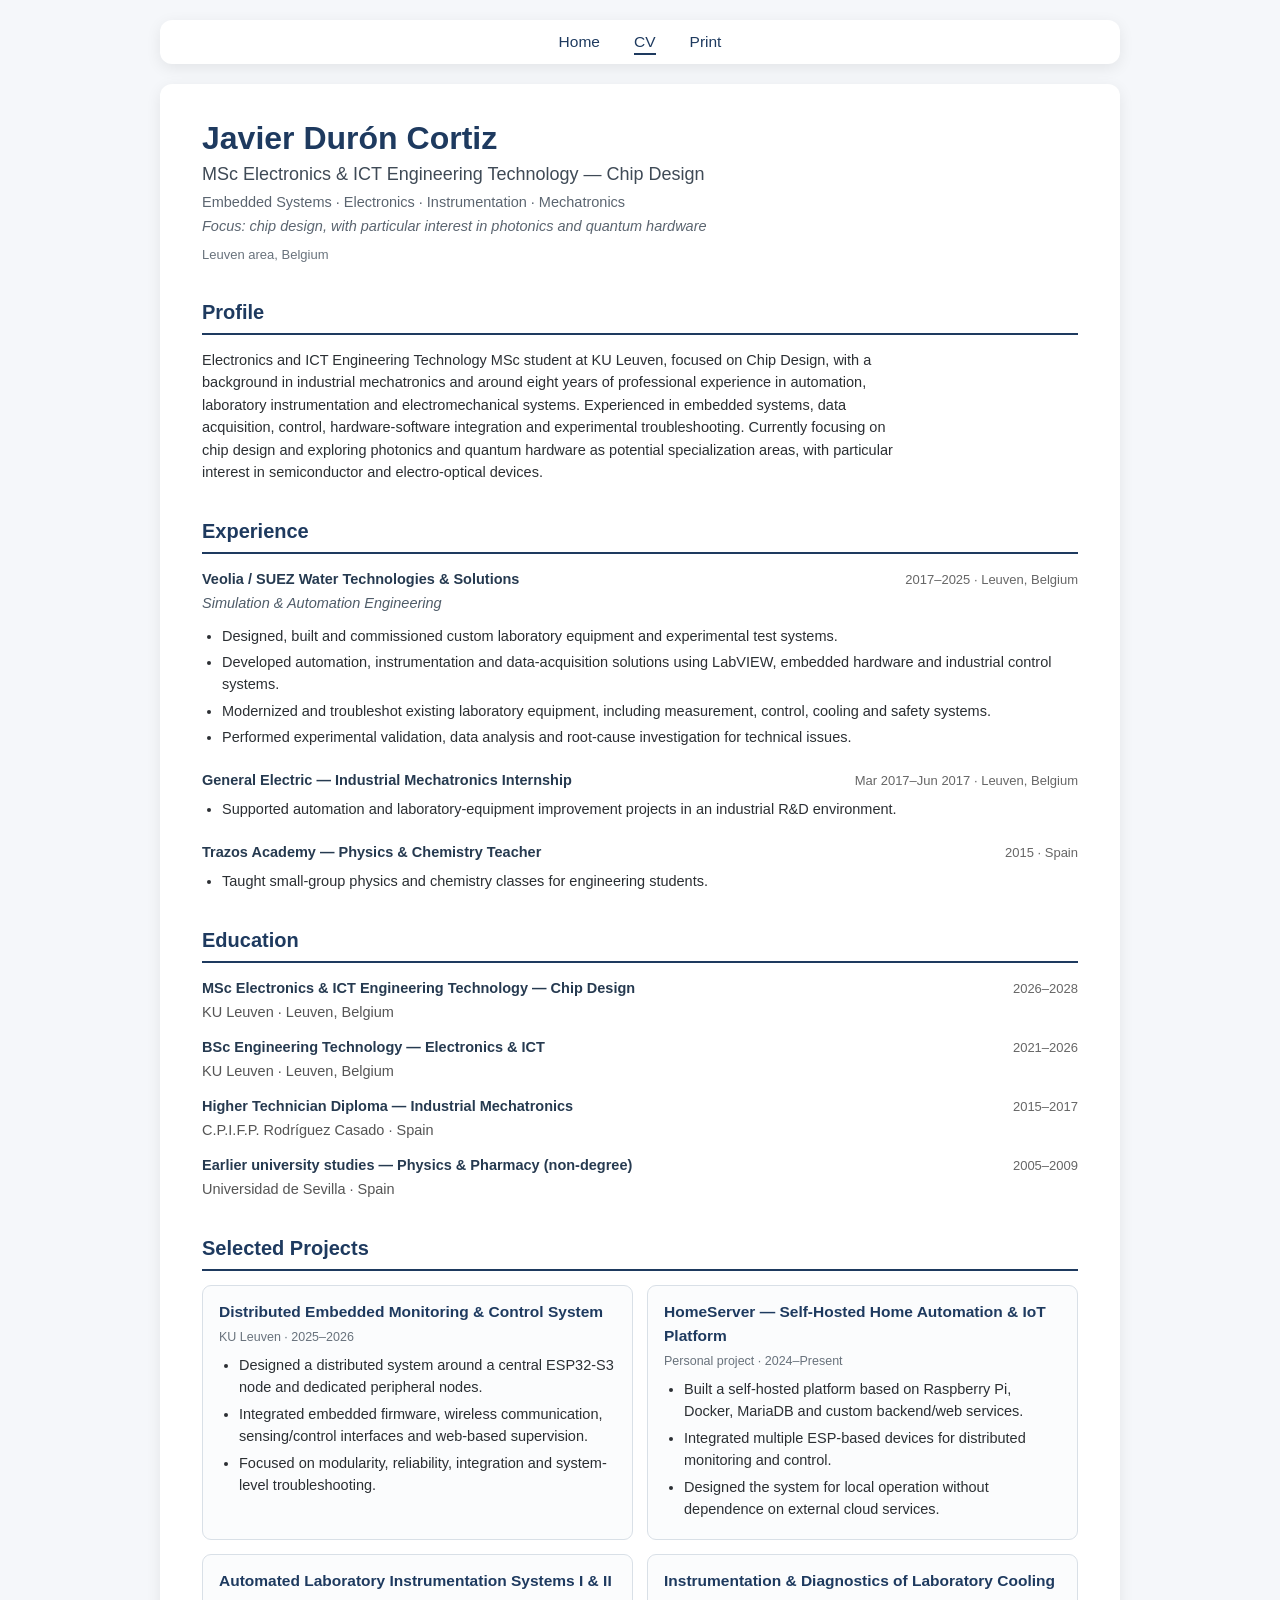
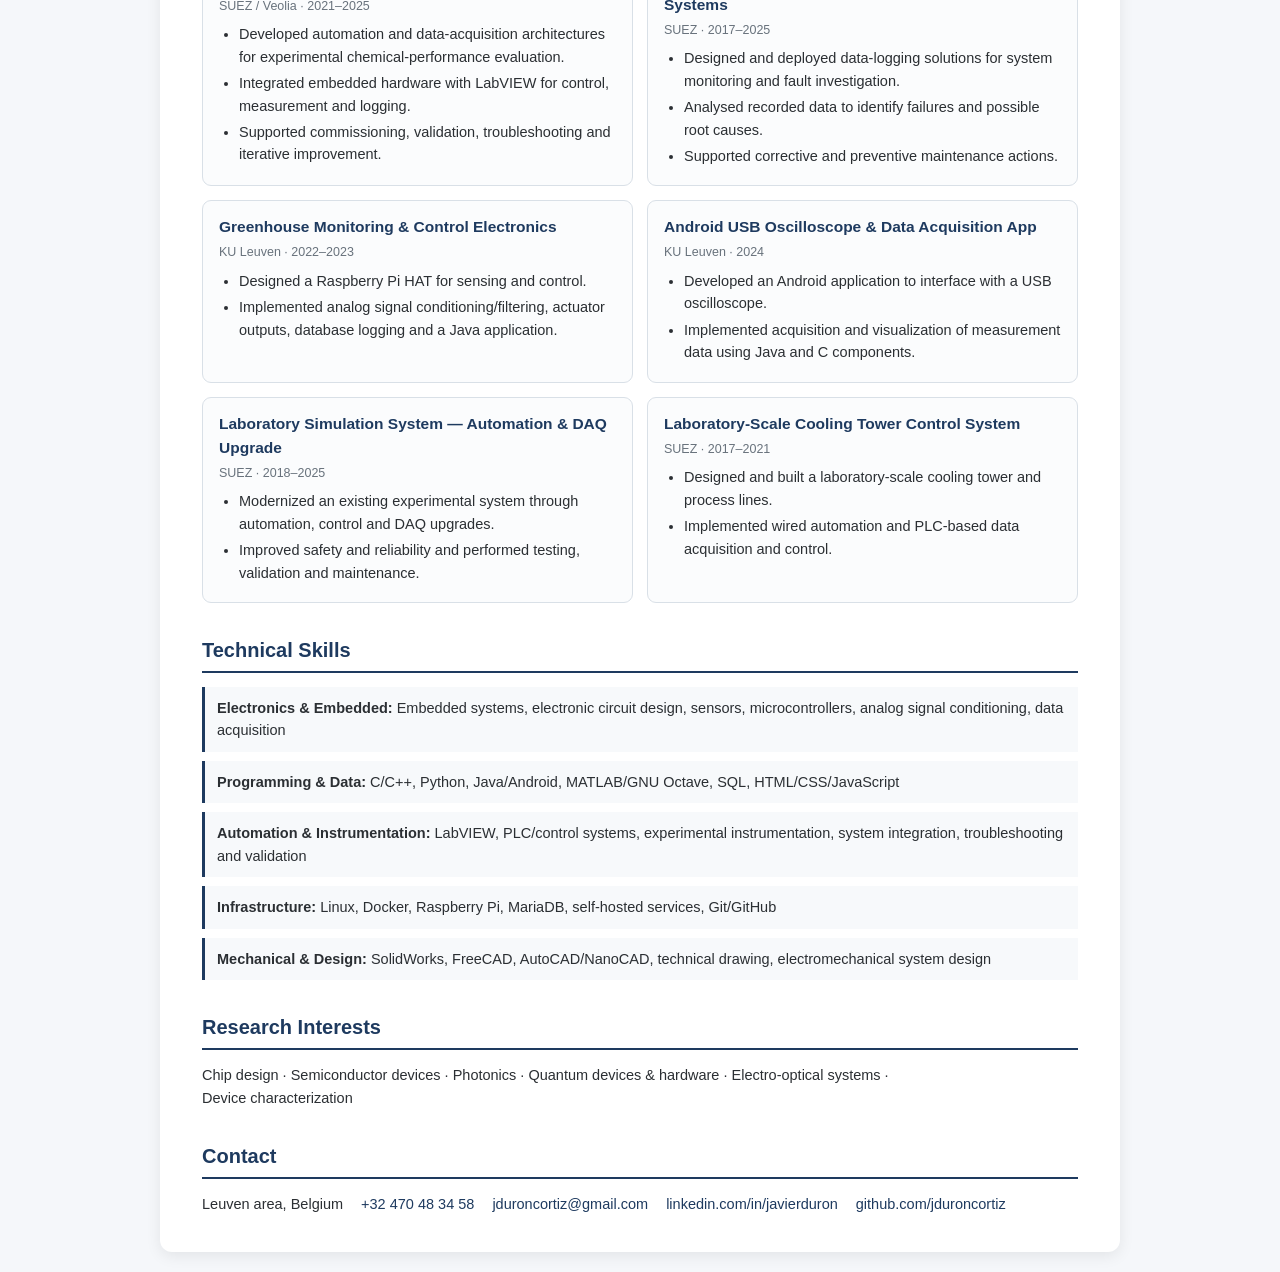
==== commit 4ebea501: "Updated CV and corrected main" ====
--- a/cv.html
+++ b/cv.html
@@ -22,13 +22,14 @@
       <h1>Javier Durón Cortiz</h1>
       <p class="subtitle">MSc Electronics & ICT Engineering Technology — Chip Design</p>
       <p class="tagline">Embedded Systems · Electronics · Instrumentation · Mechatronics</p>
-      <p class="research-line">Current interests: integrated photonics, electro-optical systems and quantum technologies</p>
+      <p class="research-line">Focus: chip design, with particular interest in photonics and quantum hardware</p>
+      <p class="cv-location">Leuven area, Belgium</p>
     </header>
 
     <section>
       <h2>Profile</h2>
       <p class="profile-text">
-        Electronics and ICT Engineering Technology MSc student at KU Leuven, focused on Chip Design, with a background in industrial mechatronics and around eight years of professional experience in automation, laboratory instrumentation and electromechanical systems. Experienced in embedded systems, data acquisition, control, hardware-software integration and experimental troubleshooting. Currently expanding this background toward integrated photonics and quantum technologies.
+        Electronics and ICT Engineering Technology MSc student at KU Leuven, focused on Chip Design, with a background in industrial mechatronics and around eight years of professional experience in automation, laboratory instrumentation and electromechanical systems. Experienced in embedded systems, data acquisition, control, hardware-software integration and experimental troubleshooting. Currently focusing on chip design and exploring photonics and quantum hardware as potential specialization areas, with particular interest in semiconductor and electro-optical devices.
       </p>
     </section>
 
@@ -201,17 +202,20 @@
 
     <section>
       <h2>Research Interests</h2>
-      <p class="profile-text">Integrated photonics · Electro-optical and electro-opto-mechanical systems · Quantum technologies · Semiconductor devices · Experimental characterization</p>
-    </section>
-
-    <section>
+      <p class="profile-text">Chip design · Semiconductor devices · Photonics · Quantum devices &amp; hardware · Electro-optical systems · Device characterization</p>
+    </section>
+
+    <section class="contact">
       <h2>Contact</h2>
-      <div class="contact contact-inline">
+      <div class="contact-inline">
+        <span>Leuven area, Belgium</span>
+        <a href="tel:+32470483458">+32 470 48 34 58</a>
         <a href="mailto:jduroncortiz@gmail.com">jduroncortiz@gmail.com</a>
+        <a href="https://www.linkedin.com/in/javierduron/" target="_blank" rel="noopener">linkedin.com/in/javierduron</a>
         <a href="https://github.com/jduroncortiz" target="_blank" rel="noopener">github.com/jduroncortiz</a>
-        <a href="https://www.linkedin.com/in/javierduron/" target="_blank" rel="noopener">linkedin.com/in/javierduron</a>
-      </div>
-    </section>
+      </div>
+    </section>
+
   </main>
 
   <script>
--- a/style.css
+++ b/style.css
@@ -99,6 +99,21 @@
   color: #5b6570;
 }
 .research-line { font-style: italic; }
+.cv-location {
+  margin: 7px 0 0;
+  color: #68727c;
+  font-size: 1.3rem;
+}
+.header-contact {
+  display: flex;
+  flex-wrap: wrap;
+  gap: 3px 14px;
+  margin-top: 10px;
+  color: #4f5c69;
+  font-size: 1.28rem;
+}
+.header-contact a { color: #1e3a5f; text-decoration: none; }
+.header-contact a:hover { text-decoration: underline; }
 .profile-text { max-width: 88ch; }
 
 .entry {
@@ -165,7 +180,8 @@
   flex-wrap: wrap;
   gap: 10px 18px;
 }
-.contact a { color: #1e3a5f; }
+.contact { break-inside: avoid; }
+.contact a { color: #1e3a5f; text-decoration: none; }
 .contact a:hover { text-decoration: underline; }
 
 .home-container { text-align: center; padding-top: 58px; padding-bottom: 58px; }
@@ -174,7 +190,8 @@
   color: #3d4a56;
   margin: 8px 0 3px;
 }
-.hero-subtitle { color: #68727c; margin: 0 0 24px; }
+.hero-subtitle { color: #68727c; margin: 0 0 4px; }
+.hero-location { color: #68727c; margin: 0 0 24px; }
 .home-summary {
   max-width: 720px;
   margin: 0 auto 22px;
@@ -210,6 +227,23 @@
   font-weight: 600;
 }
 .homepage-links a:hover { text-decoration: underline; }
+
+.home-media {
+  max-width: 720px;
+  margin: 34px auto 0;
+  padding-top: 20px;
+  border-top: 1px solid #d9e0e7;
+  text-align: left;
+}
+.home-media h2 {
+  margin: 0 0 8px;
+  border: 0;
+  padding: 0;
+  text-align: center;
+  font-size: 1.65rem;
+}
+.home-media p { margin: 0; text-align: center; }
+.home-media a { color: #1e3a5f; }
 
 @media (max-width: 768px) {
   body { padding: 10px; }
@@ -226,7 +260,7 @@
     background: #fff;
     padding: 0;
     opacity: 1 !important;
-    font-size: 11pt;
+    font-size: 10.5pt;
   }
   .container {
     max-width: none;
@@ -235,7 +269,15 @@
     margin: 0;
     padding: 0;
   }
-  .project-grid { grid-template-columns: 1fr 1fr; gap: 8px; }
-  .project-card { background: #fff; }
+  h2 { margin-top: 18px; margin-bottom: 7px; }
+  .cv-header { margin-bottom: 10px; }
+  .cv-location { font-size: 9.5pt; margin-top: 4px; }
+  .contact-inline { gap: 2px 12px; font-size: 9.5pt; }
+  .entry { margin-bottom: 10px; }
+  .project-grid { grid-template-columns: 1fr 1fr; gap: 6px; }
+  .project-card { background: #fff; padding: 8px 10px; }
+  .skill-groups { gap: 5px; }
+  .skill-groups > div { padding: 6px 8px; }
+  .contact h2 { margin-top: 10px; }
   a { color: inherit; text-decoration: none; }
 }
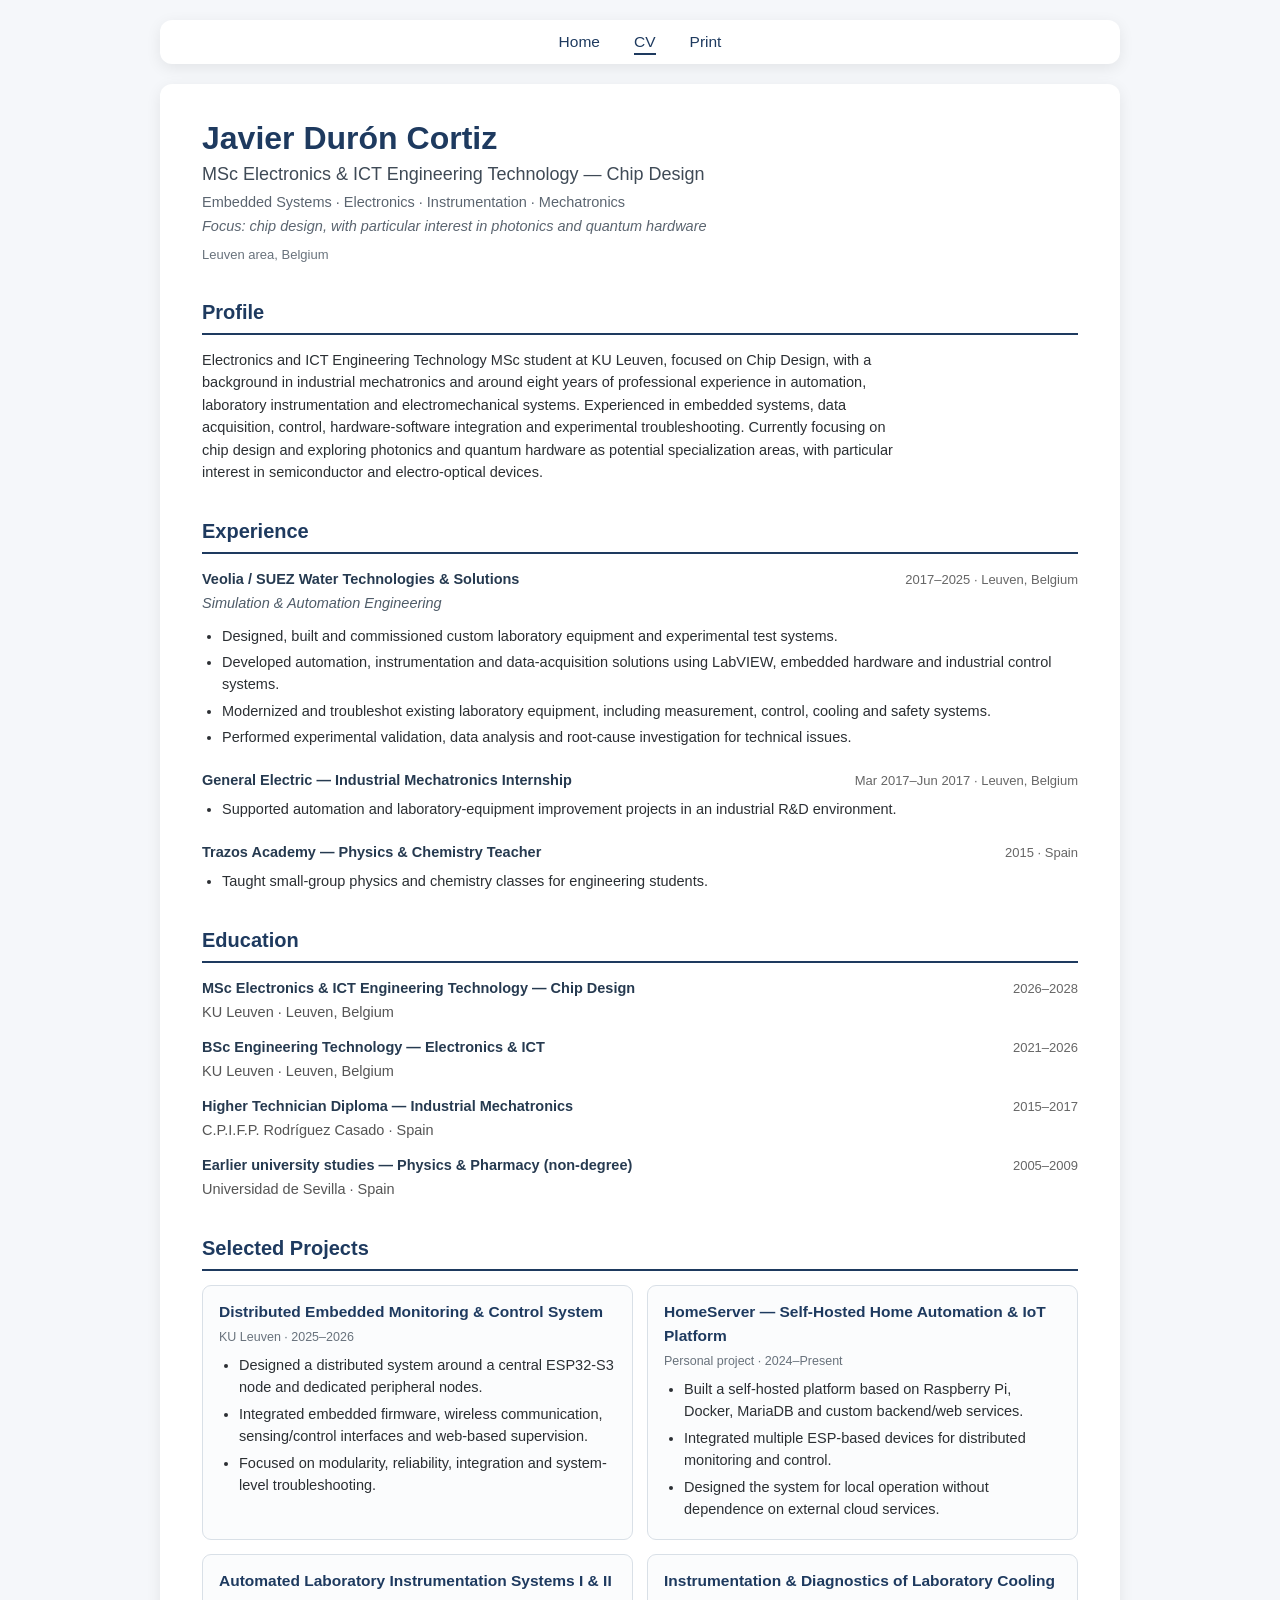
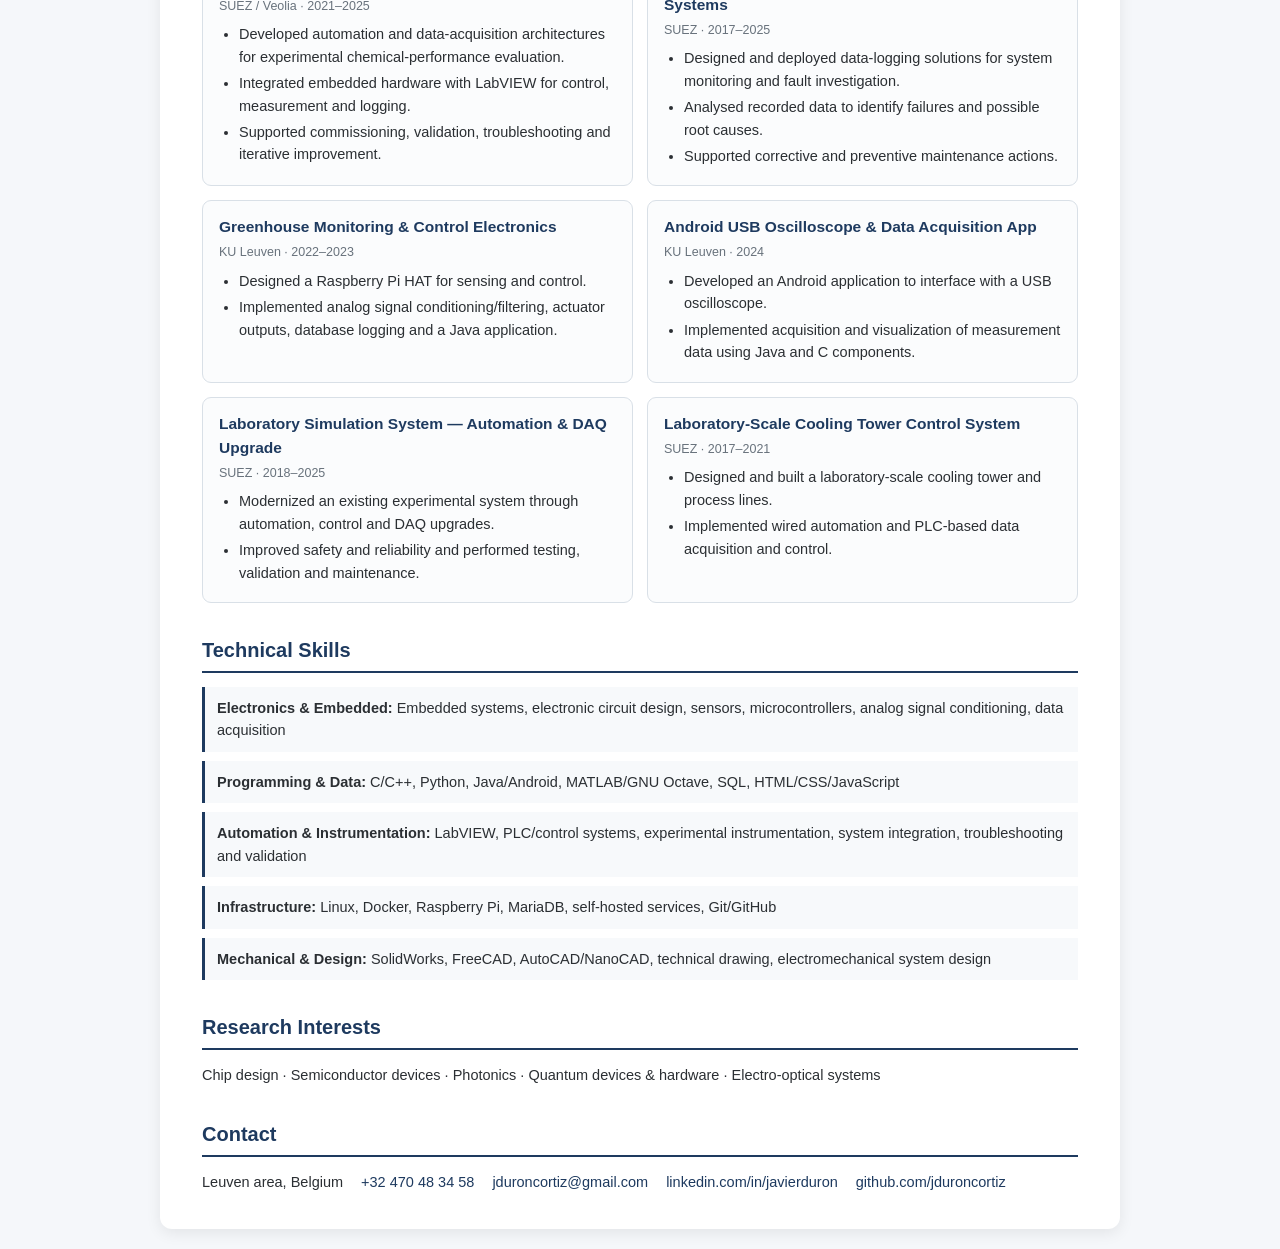
==== commit 5367925a: "Update cv.html" ====
--- a/cv.html
+++ b/cv.html
@@ -202,7 +202,7 @@
 
     <section>
       <h2>Research Interests</h2>
-      <p class="profile-text">Chip design · Semiconductor devices · Photonics · Quantum devices &amp; hardware · Electro-optical systems · Device characterization</p>
+      <p class="profile-text">Chip design · Semiconductor devices · Photonics · Quantum devices &amp; hardware · Electro-optical systems</p>
     </section>
 
     <section class="contact">
